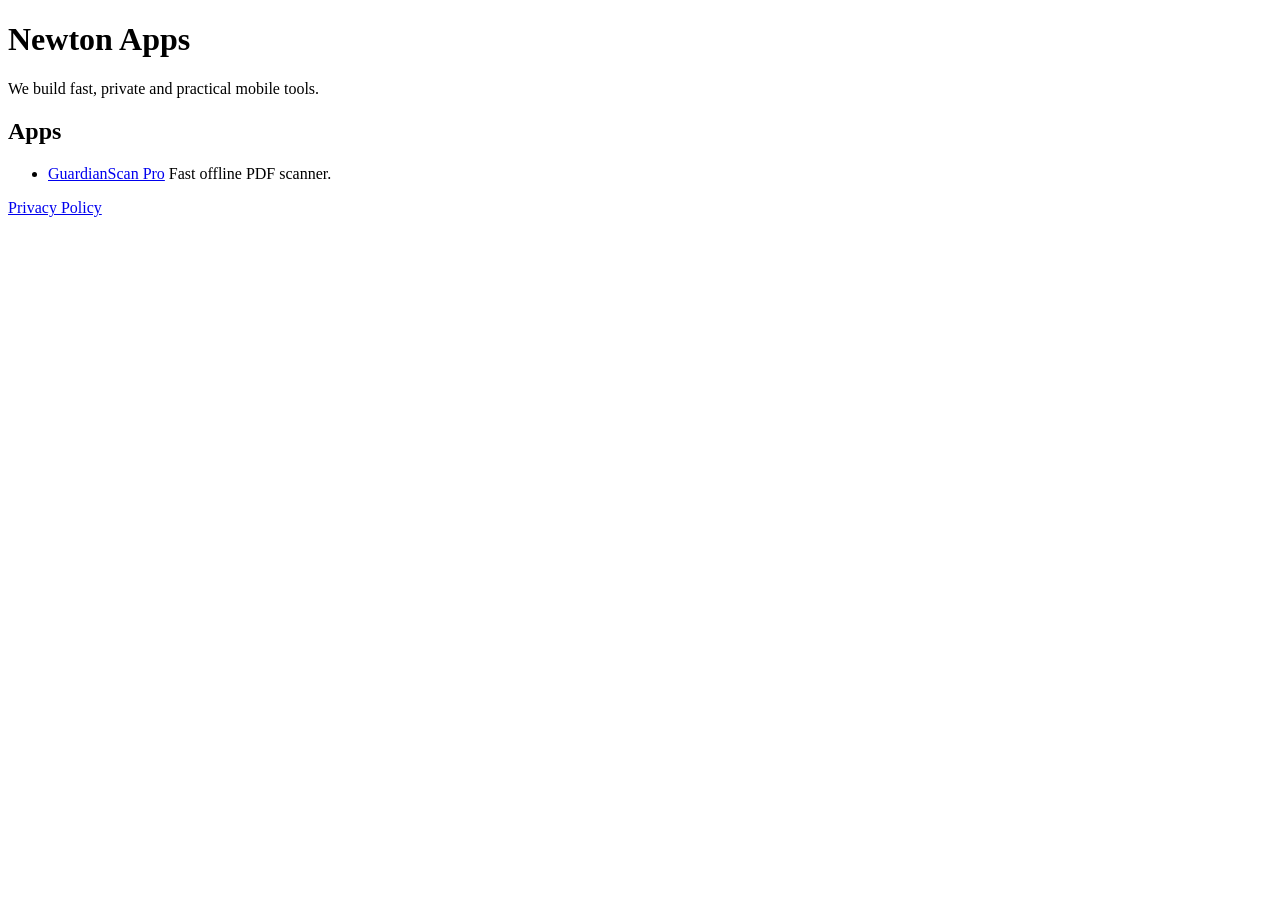
==== index.html @ ed067386 "Create index.html" ====
<!DOCTYPE html>
<html>
<head>
<meta charset="UTF-8">
<title>Newton Apps</title>
<link rel="stylesheet" href="style.css">
</head>

<body>

<h1>Newton Apps</h1>

<p>We build fast, private and practical mobile tools.</p>

<h2>Apps</h2>

<ul>
<li>
<a href="/guardianscan">GuardianScan Pro</a>  
Fast offline PDF scanner.
</li>
</ul>

<footer>
<a href="/privacy">Privacy Policy</a>
</footer>

</body>
</html>
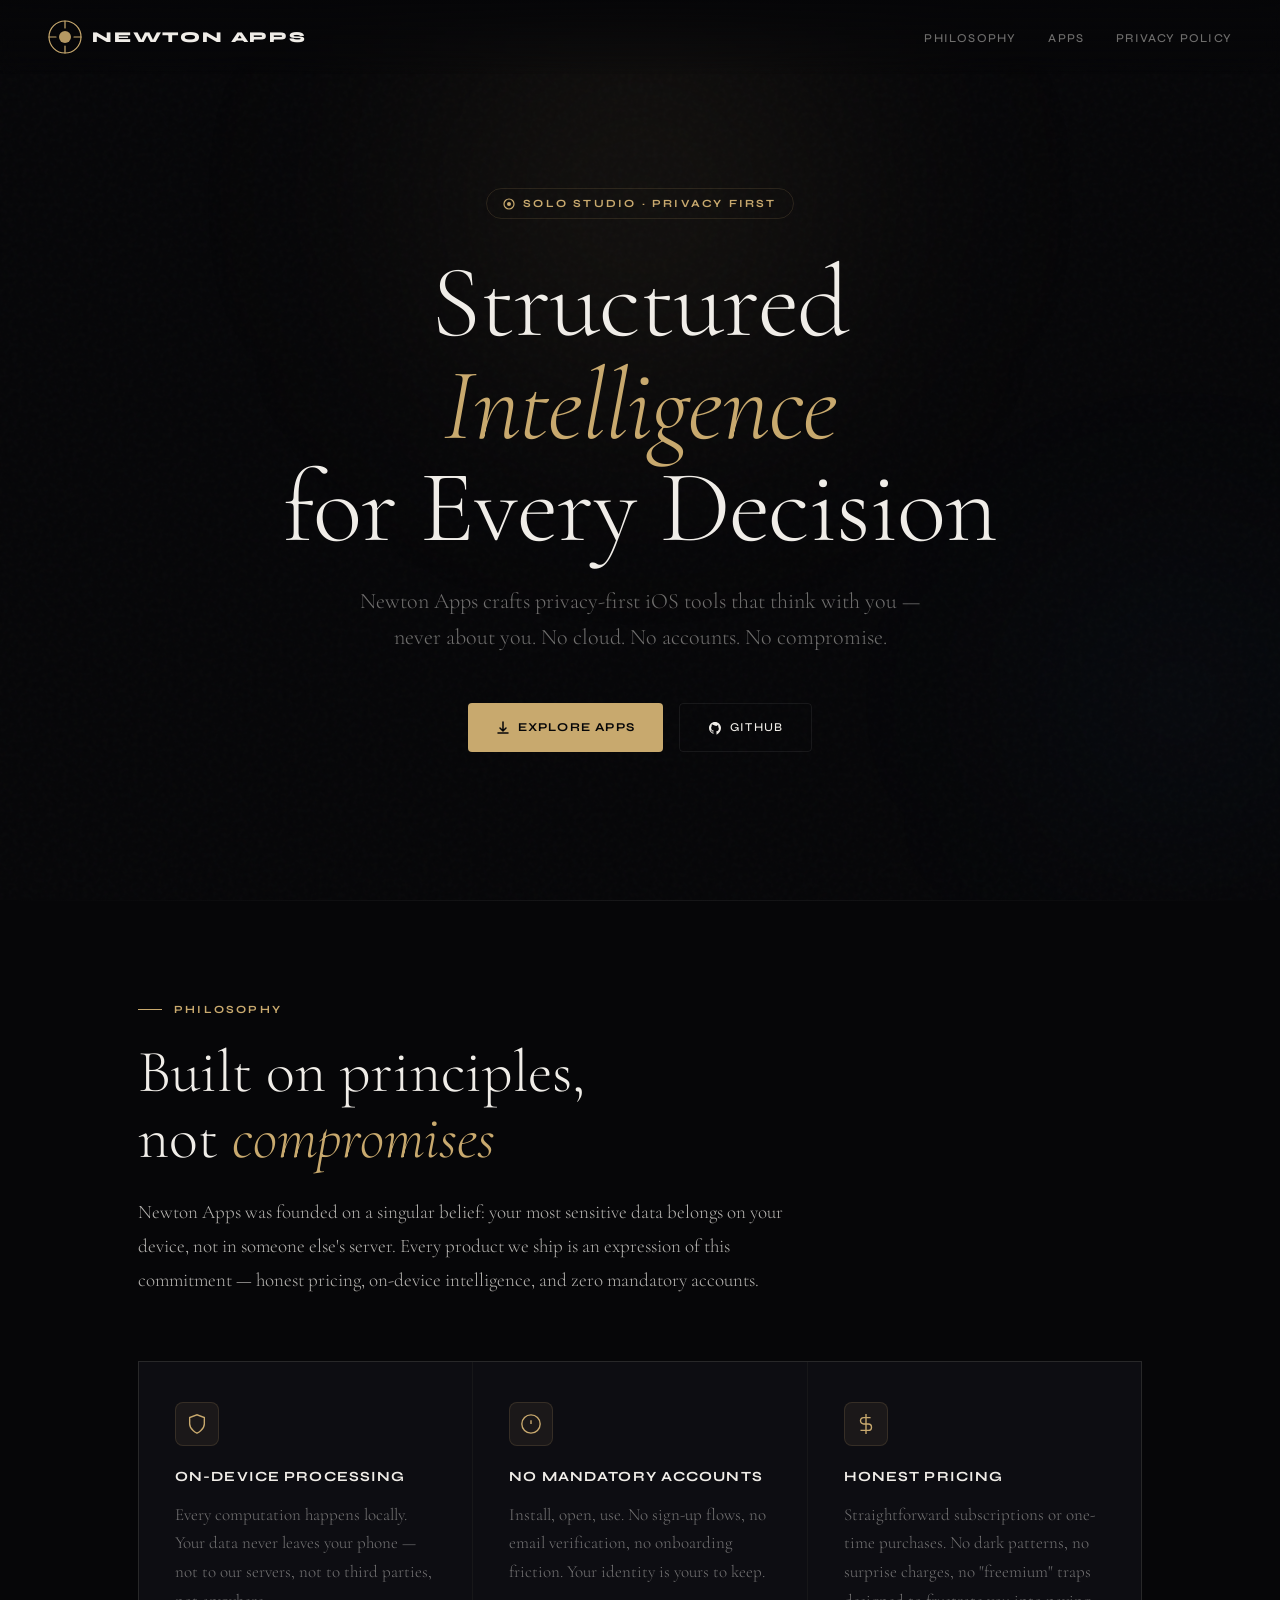
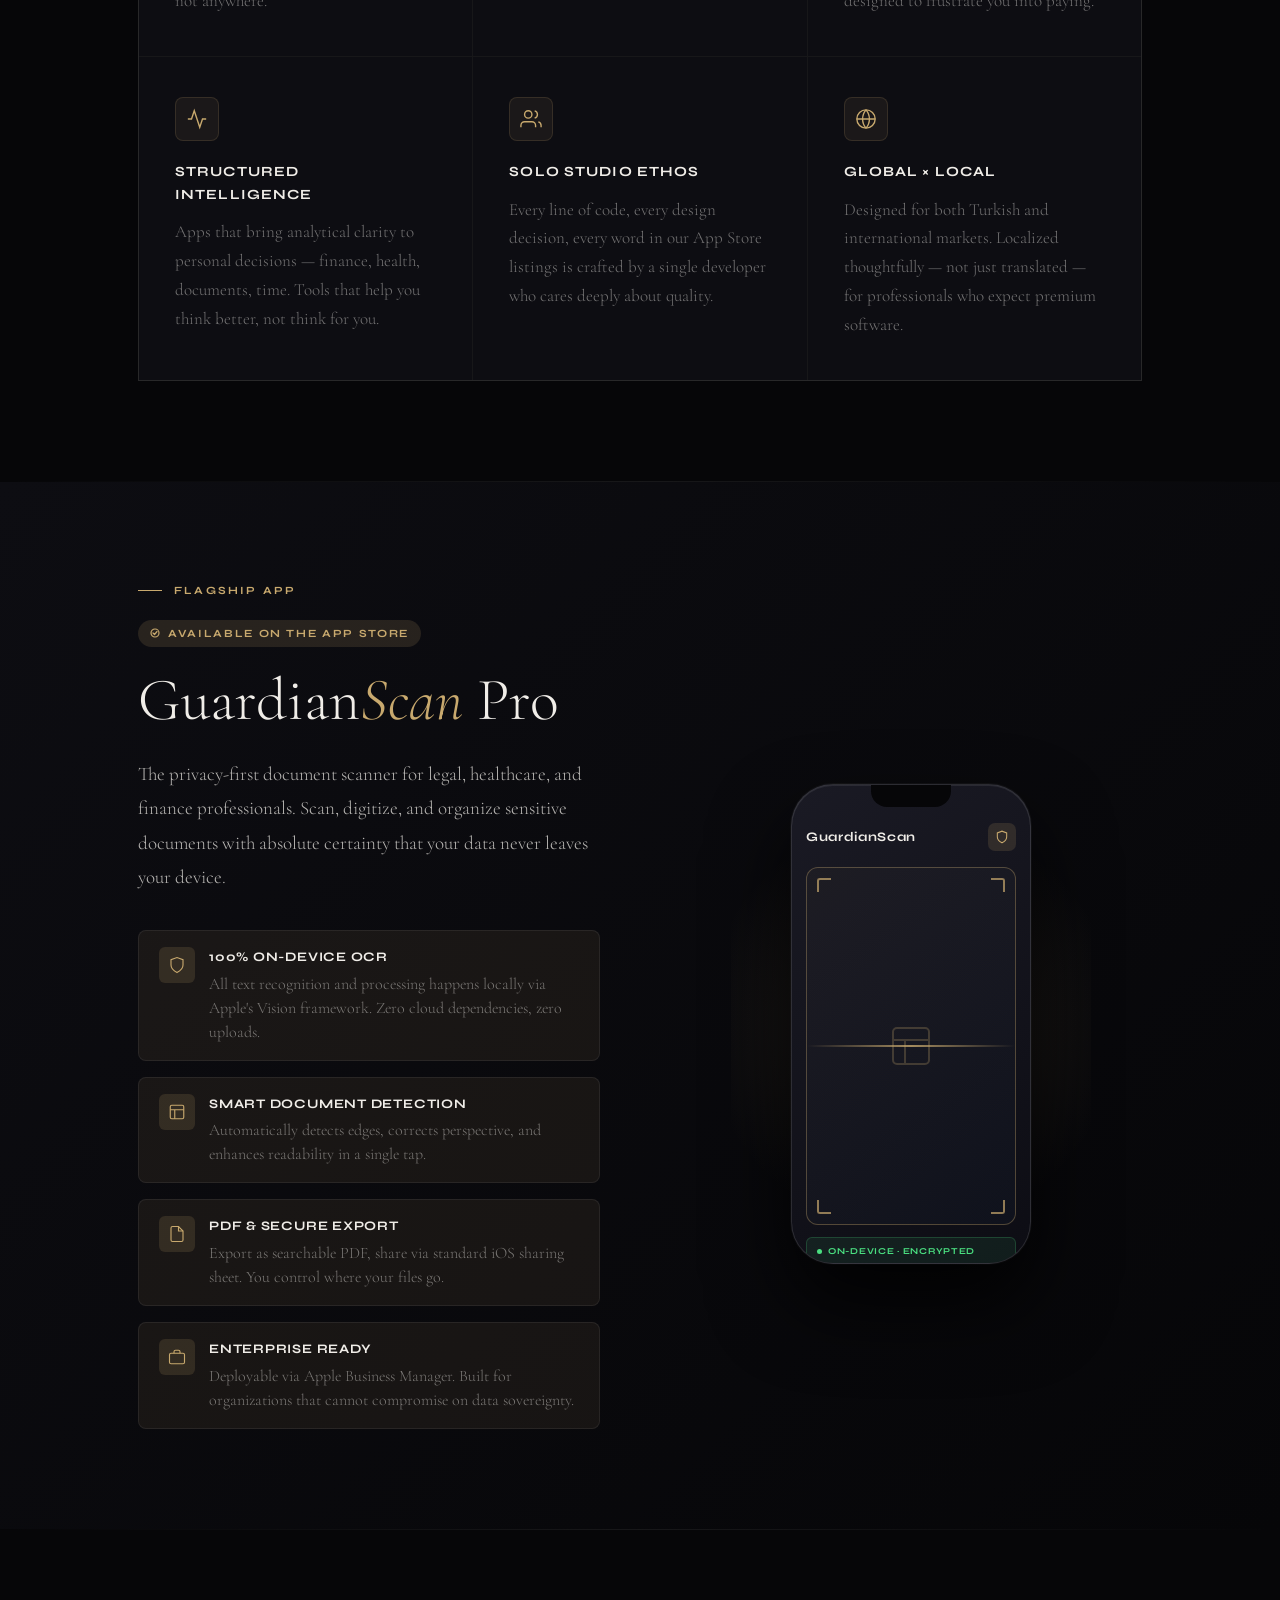
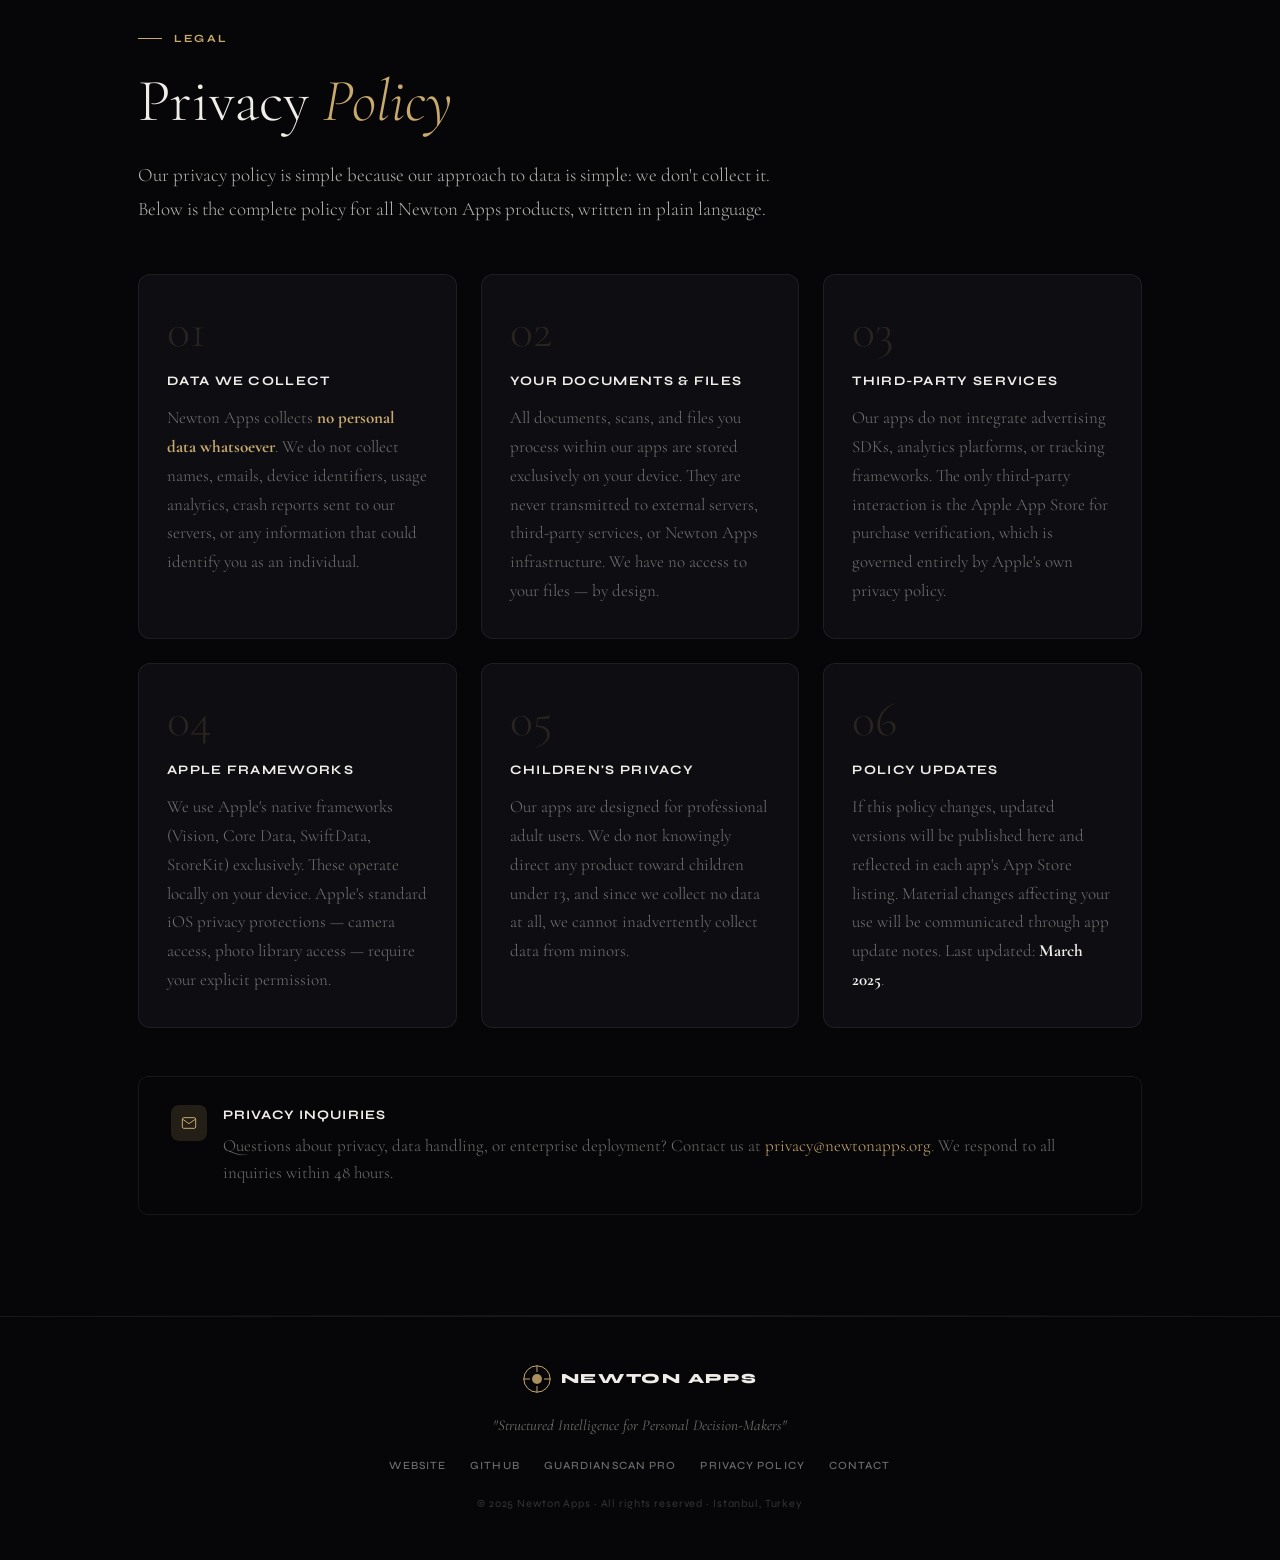
==== commit 78ec8724: "Update index.html" ====
--- a/index.html
+++ b/index.html
@@ -1,29 +1,1037 @@
 <!DOCTYPE html>
-<html>
+<html lang="en">
 <head>
-<meta charset="UTF-8">
-<title>Newton Apps</title>
-<link rel="stylesheet" href="style.css">
+  <meta charset="UTF-8" />
+  <meta name="viewport" content="width=device-width, initial-scale=1.0"/>
+  <title>Newton Apps — Structured Intelligence for Personal Decision-Makers</title>
+  <link rel="preconnect" href="https://fonts.googleapis.com">
+  <link href="https://fonts.googleapis.com/css2?family=Cormorant+Garamond:ital,wght@0,300;0,400;0,600;1,300;1,400&family=Syne:wght@400;500;700;800&display=swap" rel="stylesheet">
+  <style>
+    :root {
+      --bg: #060608;
+      --surface: #0d0d12;
+      --surface2: #13131a;
+      --border: rgba(255,255,255,0.07);
+      --gold: #c8a96e;
+      --gold-dim: rgba(200,169,110,0.15);
+      --gold-glow: rgba(200,169,110,0.08);
+      --white: #f0ede8;
+      --muted: rgba(240,237,232,0.45);
+      --accent: #4a9eff;
+    }
+
+    *, *::before, *::after { box-sizing: border-box; margin: 0; padding: 0; }
+
+    html { scroll-behavior: smooth; }
+
+    body {
+      background: var(--bg);
+      color: var(--white);
+      font-family: 'Syne', sans-serif;
+      font-size: 16px;
+      line-height: 1.6;
+      overflow-x: hidden;
+    }
+
+    /* ── NOISE OVERLAY ── */
+    body::before {
+      content: '';
+      position: fixed;
+      inset: 0;
+      background-image: url("data:image/svg+xml,%3Csvg viewBox='0 0 200 200' xmlns='http://www.w3.org/2000/svg'%3E%3Cfilter id='n'%3E%3CfeTurbulence type='fractalNoise' baseFrequency='0.9' numOctaves='4' stitchTiles='stitch'/%3E%3C/filter%3E%3Crect width='100%25' height='100%25' filter='url(%23n)' opacity='0.04'/%3E%3C/svg%3E");
+      pointer-events: none;
+      z-index: 0;
+      opacity: 0.6;
+    }
+
+    /* ── NAV ── */
+    nav {
+      position: fixed;
+      top: 0; left: 0; right: 0;
+      z-index: 100;
+      display: flex;
+      align-items: center;
+      justify-content: space-between;
+      padding: 20px 48px;
+      background: linear-gradient(to bottom, rgba(6,6,8,0.95), transparent);
+      backdrop-filter: blur(12px);
+      -webkit-backdrop-filter: blur(12px);
+    }
+
+    .nav-logo {
+      display: flex;
+      align-items: center;
+      gap: 10px;
+      text-decoration: none;
+    }
+
+    .nav-logo-icon {
+      width: 34px;
+      height: 34px;
+    }
+
+    .nav-logo-text {
+      font-family: 'Syne', sans-serif;
+      font-weight: 800;
+      font-size: 15px;
+      letter-spacing: 0.12em;
+      text-transform: uppercase;
+      color: var(--white);
+    }
+
+    .nav-links {
+      display: flex;
+      gap: 32px;
+      list-style: none;
+    }
+
+    .nav-links a {
+      font-size: 12px;
+      font-weight: 500;
+      letter-spacing: 0.1em;
+      text-transform: uppercase;
+      color: var(--muted);
+      text-decoration: none;
+      transition: color 0.2s;
+    }
+    .nav-links a:hover { color: var(--gold); }
+
+    /* ── HERO ── */
+    .hero {
+      position: relative;
+      min-height: 100vh;
+      display: flex;
+      flex-direction: column;
+      align-items: center;
+      justify-content: center;
+      text-align: center;
+      padding: 120px 24px 80px;
+      overflow: hidden;
+    }
+
+    .hero-bg-orb {
+      position: absolute;
+      border-radius: 50%;
+      filter: blur(120px);
+      pointer-events: none;
+    }
+    .orb-1 {
+      width: 600px; height: 600px;
+      background: radial-gradient(circle, rgba(200,169,110,0.12) 0%, transparent 70%);
+      top: -100px; left: 50%;
+      transform: translateX(-50%);
+      animation: orb-float 8s ease-in-out infinite;
+    }
+    .orb-2 {
+      width: 400px; height: 400px;
+      background: radial-gradient(circle, rgba(74,158,255,0.07) 0%, transparent 70%);
+      bottom: 0; right: -100px;
+      animation: orb-float 10s ease-in-out infinite reverse;
+    }
+
+    @keyframes orb-float {
+      0%, 100% { transform: translateX(-50%) translateY(0); }
+      50% { transform: translateX(-50%) translateY(-30px); }
+    }
+
+    .hero-eyebrow {
+      display: inline-flex;
+      align-items: center;
+      gap: 8px;
+      font-size: 11px;
+      font-weight: 700;
+      letter-spacing: 0.2em;
+      text-transform: uppercase;
+      color: var(--gold);
+      border: 1px solid var(--gold-dim);
+      padding: 6px 16px;
+      border-radius: 100px;
+      margin-bottom: 32px;
+      animation: fade-up 0.8s ease both;
+    }
+
+    .hero-eyebrow svg { width: 12px; height: 12px; }
+
+    .hero-title {
+      font-family: 'Cormorant Garamond', serif;
+      font-size: clamp(52px, 8vw, 108px);
+      font-weight: 300;
+      line-height: 1.0;
+      letter-spacing: -0.01em;
+      margin-bottom: 24px;
+      animation: fade-up 0.8s 0.1s ease both;
+    }
+
+    .hero-title em {
+      font-style: italic;
+      color: var(--gold);
+    }
+
+    .hero-subtitle {
+      font-family: 'Cormorant Garamond', serif;
+      font-size: clamp(16px, 2.5vw, 22px);
+      font-weight: 300;
+      color: var(--muted);
+      max-width: 560px;
+      line-height: 1.65;
+      margin-bottom: 48px;
+      animation: fade-up 0.8s 0.2s ease both;
+    }
+
+    .hero-cta {
+      display: flex;
+      gap: 16px;
+      flex-wrap: wrap;
+      justify-content: center;
+      animation: fade-up 0.8s 0.3s ease both;
+    }
+
+    .btn-primary {
+      display: inline-flex;
+      align-items: center;
+      gap: 8px;
+      background: var(--gold);
+      color: #060608;
+      font-family: 'Syne', sans-serif;
+      font-size: 12px;
+      font-weight: 700;
+      letter-spacing: 0.1em;
+      text-transform: uppercase;
+      padding: 14px 28px;
+      border-radius: 4px;
+      text-decoration: none;
+      transition: all 0.2s;
+    }
+    .btn-primary:hover { background: #d4b87a; transform: translateY(-1px); }
+
+    .btn-secondary {
+      display: inline-flex;
+      align-items: center;
+      gap: 8px;
+      background: transparent;
+      color: var(--white);
+      font-family: 'Syne', sans-serif;
+      font-size: 12px;
+      font-weight: 500;
+      letter-spacing: 0.1em;
+      text-transform: uppercase;
+      padding: 14px 28px;
+      border: 1px solid var(--border);
+      border-radius: 4px;
+      text-decoration: none;
+      transition: all 0.2s;
+    }
+    .btn-secondary:hover { border-color: var(--gold); color: var(--gold); transform: translateY(-1px); }
+
+    /* ── DIVIDER ── */
+    .divider {
+      width: 100%;
+      height: 1px;
+      background: linear-gradient(to right, transparent, var(--border), transparent);
+      margin: 0;
+    }
+
+    /* ── SECTION ── */
+    section {
+      position: relative;
+      z-index: 1;
+    }
+
+    .section-inner {
+      max-width: 1100px;
+      margin: 0 auto;
+      padding: 100px 48px;
+    }
+
+    .section-label {
+      display: flex;
+      align-items: center;
+      gap: 12px;
+      font-size: 11px;
+      font-weight: 700;
+      letter-spacing: 0.2em;
+      text-transform: uppercase;
+      color: var(--gold);
+      margin-bottom: 20px;
+    }
+
+    .section-label::before {
+      content: '';
+      display: block;
+      width: 24px;
+      height: 1px;
+      background: var(--gold);
+    }
+
+    .section-title {
+      font-family: 'Cormorant Garamond', serif;
+      font-size: clamp(36px, 5vw, 60px);
+      font-weight: 300;
+      line-height: 1.1;
+      margin-bottom: 24px;
+    }
+
+    .section-title em { font-style: italic; color: var(--gold); }
+
+    .section-body {
+      font-family: 'Cormorant Garamond', serif;
+      font-size: clamp(16px, 2vw, 19px);
+      font-weight: 300;
+      color: rgba(240,237,232,0.75);
+      line-height: 1.8;
+      max-width: 680px;
+    }
+
+    /* ── PHILOSOPHY ── */
+    .philosophy-grid {
+      display: grid;
+      grid-template-columns: repeat(auto-fit, minmax(280px, 1fr));
+      gap: 1px;
+      margin-top: 64px;
+      border: 1px solid var(--border);
+      background: var(--border);
+    }
+
+    .philosophy-card {
+      background: var(--surface);
+      padding: 40px 36px;
+      transition: background 0.3s;
+      position: relative;
+      overflow: hidden;
+    }
+    .philosophy-card::after {
+      content: '';
+      position: absolute;
+      bottom: 0; left: 0; right: 0;
+      height: 2px;
+      background: var(--gold);
+      transform: scaleX(0);
+      transition: transform 0.3s;
+    }
+    .philosophy-card:hover { background: var(--surface2); }
+    .philosophy-card:hover::after { transform: scaleX(1); }
+
+    .card-icon {
+      width: 44px;
+      height: 44px;
+      display: flex;
+      align-items: center;
+      justify-content: center;
+      border: 1px solid var(--gold-dim);
+      border-radius: 8px;
+      margin-bottom: 20px;
+      background: var(--gold-glow);
+    }
+
+    .card-icon svg { width: 22px; height: 22px; stroke: var(--gold); fill: none; stroke-width: 1.5; }
+
+    .card-title {
+      font-family: 'Syne', sans-serif;
+      font-size: 14px;
+      font-weight: 700;
+      letter-spacing: 0.08em;
+      text-transform: uppercase;
+      margin-bottom: 12px;
+      color: var(--white);
+    }
+
+    .card-text {
+      font-family: 'Cormorant Garamond', serif;
+      font-size: 17px;
+      font-weight: 300;
+      color: var(--muted);
+      line-height: 1.7;
+    }
+
+    /* ── APP SECTION ── */
+    .app-section {
+      background: linear-gradient(135deg, var(--surface) 0%, var(--bg) 100%);
+    }
+
+    .app-layout {
+      display: grid;
+      grid-template-columns: 1fr 1fr;
+      gap: 80px;
+      align-items: center;
+    }
+
+    @media (max-width: 768px) {
+      .app-layout { grid-template-columns: 1fr; gap: 48px; }
+    }
+
+    .app-badge {
+      display: inline-flex;
+      align-items: center;
+      gap: 8px;
+      font-size: 11px;
+      font-weight: 700;
+      letter-spacing: 0.15em;
+      text-transform: uppercase;
+      background: var(--gold-dim);
+      color: var(--gold);
+      padding: 5px 12px;
+      border-radius: 100px;
+      margin-bottom: 20px;
+    }
+
+    .app-features {
+      margin-top: 36px;
+      display: flex;
+      flex-direction: column;
+      gap: 16px;
+    }
+
+    .app-feature {
+      display: flex;
+      align-items: flex-start;
+      gap: 14px;
+      padding: 16px 20px;
+      border: 1px solid var(--border);
+      border-radius: 8px;
+      background: var(--gold-glow);
+      transition: border-color 0.2s;
+    }
+    .app-feature:hover { border-color: var(--gold-dim); }
+
+    .feature-icon {
+      width: 36px; height: 36px;
+      flex-shrink: 0;
+      display: flex; align-items: center; justify-content: center;
+      border-radius: 6px;
+      background: var(--gold-dim);
+    }
+    .feature-icon svg { width: 18px; height: 18px; stroke: var(--gold); fill: none; stroke-width: 1.5; }
+
+    .feature-content {}
+    .feature-title {
+      font-size: 13px;
+      font-weight: 700;
+      letter-spacing: 0.06em;
+      text-transform: uppercase;
+      color: var(--white);
+      margin-bottom: 4px;
+    }
+    .feature-desc {
+      font-family: 'Cormorant Garamond', serif;
+      font-size: 16px;
+      font-weight: 300;
+      color: var(--muted);
+      line-height: 1.5;
+    }
+
+    /* ── PHONE MOCKUP ── */
+    .phone-wrapper {
+      display: flex;
+      justify-content: center;
+      align-items: center;
+    }
+
+    .phone {
+      width: 240px;
+      height: 480px;
+      background: linear-gradient(145deg, #1a1a24, #0d0d14);
+      border-radius: 42px;
+      border: 1.5px solid rgba(255,255,255,0.12);
+      position: relative;
+      box-shadow:
+        0 40px 80px rgba(0,0,0,0.8),
+        0 0 0 1px rgba(255,255,255,0.04),
+        inset 0 1px 0 rgba(255,255,255,0.08);
+      overflow: hidden;
+      animation: phone-float 6s ease-in-out infinite;
+    }
+
+    @keyframes phone-float {
+      0%, 100% { transform: translateY(0) rotate(-1deg); }
+      50% { transform: translateY(-12px) rotate(1deg); }
+    }
+
+    .phone-notch {
+      width: 80px; height: 22px;
+      background: #060608;
+      border-radius: 0 0 16px 16px;
+      margin: 0 auto;
+      position: relative;
+      z-index: 2;
+    }
+
+    .phone-screen {
+      padding: 8px 14px 20px;
+      height: 100%;
+      display: flex;
+      flex-direction: column;
+    }
+
+    .phone-header {
+      display: flex;
+      align-items: center;
+      justify-content: space-between;
+      padding: 8px 0 16px;
+    }
+
+    .phone-header-title {
+      font-size: 13px;
+      font-weight: 700;
+      color: var(--white);
+      letter-spacing: 0.05em;
+    }
+
+    .phone-header-icon {
+      width: 28px; height: 28px;
+      background: var(--gold-dim);
+      border-radius: 7px;
+      display: flex; align-items: center; justify-content: center;
+    }
+
+    .phone-scan-area {
+      flex: 1;
+      border: 1.5px solid rgba(200,169,110,0.35);
+      border-radius: 12px;
+      display: flex;
+      align-items: center;
+      justify-content: center;
+      position: relative;
+      background: linear-gradient(135deg, rgba(200,169,110,0.03), rgba(74,158,255,0.03));
+      margin-bottom: 12px;
+      overflow: hidden;
+    }
+
+    .scan-line {
+      position: absolute;
+      left: 0; right: 0;
+      height: 2px;
+      background: linear-gradient(to right, transparent, var(--gold), transparent);
+      animation: scan 2.5s ease-in-out infinite;
+      opacity: 0.8;
+    }
+
+    @keyframes scan {
+      0% { top: 10%; opacity: 0; }
+      10% { opacity: 1; }
+      90% { opacity: 1; }
+      100% { top: 90%; opacity: 0; }
+    }
+
+    .corner {
+      position: absolute;
+      width: 14px; height: 14px;
+      border-color: var(--gold);
+      border-style: solid;
+      opacity: 0.7;
+    }
+    .corner-tl { top: 10px; left: 10px; border-width: 2px 0 0 2px; border-radius: 3px 0 0 0; }
+    .corner-tr { top: 10px; right: 10px; border-width: 2px 2px 0 0; border-radius: 0 3px 0 0; }
+    .corner-bl { bottom: 10px; left: 10px; border-width: 0 0 2px 2px; border-radius: 0 0 0 3px; }
+    .corner-br { bottom: 10px; right: 10px; border-width: 0 2px 2px 0; border-radius: 0 0 3px 0; }
+
+    .scan-icon { opacity: 0.25; }
+
+    .phone-status {
+      display: flex;
+      align-items: center;
+      gap: 6px;
+      font-size: 9px;
+      font-weight: 700;
+      letter-spacing: 0.08em;
+      text-transform: uppercase;
+      color: #4ade80;
+      padding: 6px 10px;
+      background: rgba(74,222,128,0.08);
+      border: 1px solid rgba(74,222,128,0.2);
+      border-radius: 6px;
+    }
+    .status-dot {
+      width: 5px; height: 5px;
+      border-radius: 50%;
+      background: #4ade80;
+      animation: pulse 2s ease-in-out infinite;
+    }
+    @keyframes pulse { 0%,100%{opacity:1} 50%{opacity:0.4} }
+
+    .phone-glow {
+      position: absolute;
+      inset: -60px;
+      background: radial-gradient(circle at 50% 50%, rgba(200,169,110,0.15) 0%, transparent 60%);
+      pointer-events: none;
+    }
+
+    /* ── PRIVACY SECTION ── */
+    .privacy-grid {
+      display: grid;
+      grid-template-columns: repeat(auto-fit, minmax(300px, 1fr));
+      gap: 24px;
+      margin-top: 48px;
+    }
+
+    .privacy-card {
+      background: var(--surface);
+      border: 1px solid var(--border);
+      border-radius: 12px;
+      padding: 32px 28px;
+      transition: all 0.3s;
+      position: relative;
+    }
+    .privacy-card:hover {
+      border-color: var(--gold-dim);
+      transform: translateY(-2px);
+      box-shadow: 0 20px 40px rgba(0,0,0,0.4);
+    }
+
+    .privacy-card-num {
+      font-family: 'Cormorant Garamond', serif;
+      font-size: 48px;
+      font-weight: 300;
+      color: var(--gold-dim);
+      line-height: 1;
+      margin-bottom: 16px;
+    }
+
+    .privacy-card-title {
+      font-size: 13px;
+      font-weight: 700;
+      letter-spacing: 0.1em;
+      text-transform: uppercase;
+      color: var(--white);
+      margin-bottom: 12px;
+    }
+
+    .privacy-card-text {
+      font-family: 'Cormorant Garamond', serif;
+      font-size: 17px;
+      font-weight: 300;
+      color: var(--muted);
+      line-height: 1.7;
+    }
+
+    /* ── FOOTER ── */
+    footer {
+      border-top: 1px solid var(--border);
+      padding: 48px;
+      display: flex;
+      flex-direction: column;
+      align-items: center;
+      gap: 20px;
+      text-align: center;
+    }
+
+    .footer-logo {
+      display: flex;
+      align-items: center;
+      gap: 10px;
+    }
+
+    .footer-tagline {
+      font-family: 'Cormorant Garamond', serif;
+      font-size: 15px;
+      font-style: italic;
+      color: var(--muted);
+    }
+
+    .footer-links {
+      display: flex;
+      gap: 24px;
+      flex-wrap: wrap;
+      justify-content: center;
+    }
+
+    .footer-links a {
+      font-size: 11px;
+      font-weight: 500;
+      letter-spacing: 0.1em;
+      text-transform: uppercase;
+      color: var(--muted);
+      text-decoration: none;
+      transition: color 0.2s;
+    }
+    .footer-links a:hover { color: var(--gold); }
+
+    .footer-copy {
+      font-size: 11px;
+      color: rgba(240,237,232,0.2);
+      letter-spacing: 0.08em;
+    }
+
+    /* ── ANIMATIONS ── */
+    @keyframes fade-up {
+      from { opacity: 0; transform: translateY(24px); }
+      to   { opacity: 1; transform: translateY(0); }
+    }
+
+    .reveal {
+      opacity: 0;
+      transform: translateY(32px);
+      transition: opacity 0.7s ease, transform 0.7s ease;
+    }
+    .reveal.visible {
+      opacity: 1;
+      transform: translateY(0);
+    }
+
+    /* ── RESPONSIVE ── */
+    @media (max-width: 768px) {
+      nav { padding: 16px 24px; }
+      .nav-links { display: none; }
+      .section-inner { padding: 72px 24px; }
+      footer { padding: 40px 24px; }
+    }
+  </style>
 </head>
-
 <body>
 
-<h1>Newton Apps</h1>
-
-<p>We build fast, private and practical mobile tools.</p>
-
-<h2>Apps</h2>
-
-<ul>
-<li>
-<a href="/guardianscan">GuardianScan Pro</a>  
-Fast offline PDF scanner.
-</li>
-</ul>
-
+<!-- NAV -->
+<nav>
+  <a href="#" class="nav-logo">
+    <svg class="nav-logo-icon" viewBox="0 0 34 34" fill="none">
+      <circle cx="17" cy="17" r="16" stroke="#c8a96e" stroke-width="1.2"/>
+      <circle cx="17" cy="17" r="6" fill="#c8a96e" opacity="0.9"/>
+      <line x1="17" y1="1" x2="17" y2="8" stroke="#c8a96e" stroke-width="1.2" stroke-linecap="round"/>
+      <line x1="17" y1="26" x2="17" y2="33" stroke="#c8a96e" stroke-width="1.2" stroke-linecap="round"/>
+      <line x1="1" y1="17" x2="8" y2="17" stroke="#c8a96e" stroke-width="1.2" stroke-linecap="round"/>
+      <line x1="26" y1="17" x2="33" y2="17" stroke="#c8a96e" stroke-width="1.2" stroke-linecap="round"/>
+    </svg>
+    <span class="nav-logo-text">Newton Apps</span>
+  </a>
+  <ul class="nav-links">
+    <li><a href="#philosophy">Philosophy</a></li>
+    <li><a href="#apps">Apps</a></li>
+    <li><a href="#privacy">Privacy Policy</a></li>
+  </ul>
+</nav>
+
+<!-- HERO -->
+<section class="hero">
+  <div class="hero-bg-orb orb-1"></div>
+  <div class="hero-bg-orb orb-2"></div>
+
+  <div class="hero-eyebrow">
+    <svg viewBox="0 0 12 12" fill="none"><circle cx="6" cy="6" r="5" stroke="currentColor" stroke-width="1.2"/><circle cx="6" cy="6" r="2" fill="currentColor"/></svg>
+    Solo Studio · Privacy First
+  </div>
+
+  <h1 class="hero-title">
+    Structured<br><em>Intelligence</em><br>for Every Decision
+  </h1>
+
+  <p class="hero-subtitle">
+    Newton Apps crafts privacy-first iOS tools that think with you — never about you. 
+    No cloud. No accounts. No compromise.
+  </p>
+
+  <div class="hero-cta">
+    <a href="#apps" class="btn-primary">
+      <svg width="14" height="14" viewBox="0 0 14 14" fill="none"><path d="M7 1L7 10M7 10L4 7M7 10L10 7" stroke="currentColor" stroke-width="1.5" stroke-linecap="round" stroke-linejoin="round"/><path d="M2 12H12" stroke="currentColor" stroke-width="1.5" stroke-linecap="round"/></svg>
+      Explore Apps
+    </a>
+    <a href="https://github.com/newtonapps" class="btn-secondary">
+      <svg width="14" height="14" viewBox="0 0 14 14" fill="none"><path d="M7 1C3.686 1 1 3.686 1 7c0 2.654 1.721 4.904 4.107 5.699.3.054.41-.13.41-.29v-1.02c-1.669.362-2.02-.804-2.02-.804-.273-.693-.666-.878-.666-.878-.545-.372.04-.365.04-.365.602.042.919.618.919.618.535.917 1.403.652 1.745.499.054-.388.209-.652.38-.802-1.333-.151-2.733-.666-2.733-2.964 0-.655.234-1.19.618-1.61-.062-.152-.268-.762.058-1.588 0 0 .504-.162 1.65.616A5.75 5.75 0 017 4.797c.51.002 1.023.069 1.503.202 1.145-.778 1.648-.616 1.648-.616.327.826.121 1.436.06 1.588.385.42.617.955.617 1.61 0 2.305-1.403 2.81-2.74 2.959.215.186.407.551.407 1.11v1.644c0 .161.109.347.413.288C11.281 11.902 13 9.653 13 7c0-3.314-2.686-6-6-6z" fill="currentColor"/></svg>
+      GitHub
+    </a>
+  </div>
+</section>
+
+<div class="divider"></div>
+
+<!-- PHILOSOPHY -->
+<section id="philosophy">
+  <div class="section-inner">
+    <div class="section-label reveal">Philosophy</div>
+    <h2 class="section-title reveal">Built on principles,<br>not <em>compromises</em></h2>
+    <p class="section-body reveal">
+      Newton Apps was founded on a singular belief: your most sensitive data belongs on your device, 
+      not in someone else's server. Every product we ship is an expression of this commitment — 
+      honest pricing, on-device intelligence, and zero mandatory accounts.
+    </p>
+
+    <div class="philosophy-grid">
+      <div class="philosophy-card reveal">
+        <div class="card-icon">
+          <svg viewBox="0 0 24 24"><path d="M12 22s8-4 8-10V5l-8-3-8 3v7c0 6 8 10 8 10z"/></svg>
+        </div>
+        <div class="card-title">On-Device Processing</div>
+        <p class="card-text">Every computation happens locally. Your data never leaves your phone — not to our servers, not to third parties, not anywhere.</p>
+      </div>
+
+      <div class="philosophy-card reveal">
+        <div class="card-icon">
+          <svg viewBox="0 0 24 24"><circle cx="12" cy="12" r="10"/><path d="M12 8v4M12 16h.01"/></svg>
+        </div>
+        <div class="card-title">No Mandatory Accounts</div>
+        <p class="card-text">Install, open, use. No sign-up flows, no email verification, no onboarding friction. Your identity is yours to keep.</p>
+      </div>
+
+      <div class="philosophy-card reveal">
+        <div class="card-icon">
+          <svg viewBox="0 0 24 24"><line x1="12" y1="1" x2="12" y2="23"/><path d="M17 5H9.5a3.5 3.5 0 000 7h5a3.5 3.5 0 010 7H6"/></svg>
+        </div>
+        <div class="card-title">Honest Pricing</div>
+        <p class="card-text">Straightforward subscriptions or one-time purchases. No dark patterns, no surprise charges, no "freemium" traps designed to frustrate you into paying.</p>
+      </div>
+
+      <div class="philosophy-card reveal">
+        <div class="card-icon">
+          <svg viewBox="0 0 24 24"><polyline points="22 12 18 12 15 21 9 3 6 12 2 12"/></svg>
+        </div>
+        <div class="card-title">Structured Intelligence</div>
+        <p class="card-text">Apps that bring analytical clarity to personal decisions — finance, health, documents, time. Tools that help you think better, not think for you.</p>
+      </div>
+
+      <div class="philosophy-card reveal">
+        <div class="card-icon">
+          <svg viewBox="0 0 24 24"><path d="M17 21v-2a4 4 0 00-4-4H5a4 4 0 00-4 4v2"/><circle cx="9" cy="7" r="4"/><path d="M23 21v-2a4 4 0 00-3-3.87M16 3.13a4 4 0 010 7.75"/></svg>
+        </div>
+        <div class="card-title">Solo Studio Ethos</div>
+        <p class="card-text">Every line of code, every design decision, every word in our App Store listings is crafted by a single developer who cares deeply about quality.</p>
+      </div>
+
+      <div class="philosophy-card reveal">
+        <div class="card-icon">
+          <svg viewBox="0 0 24 24"><circle cx="12" cy="12" r="10"/><path d="M2 12h20M12 2a15.3 15.3 0 010 20M12 2a15.3 15.3 0 000 20"/></svg>
+        </div>
+        <div class="card-title">Global × Local</div>
+        <p class="card-text">Designed for both Turkish and international markets. Localized thoughtfully — not just translated — for professionals who expect premium software.</p>
+      </div>
+    </div>
+  </div>
+</section>
+
+<div class="divider"></div>
+
+<!-- APP: GUARDIANSCAN PRO -->
+<section id="apps" class="app-section">
+  <div class="section-inner">
+    <div class="section-label reveal">Flagship App</div>
+
+    <div class="app-layout">
+      <div>
+        <div class="app-badge reveal">
+          <svg width="10" height="10" viewBox="0 0 10 10" fill="none"><circle cx="5" cy="5" r="4" stroke="currentColor" stroke-width="1.2"/><path d="M3 5L4.5 6.5L7 3.5" stroke="currentColor" stroke-width="1.2" stroke-linecap="round" stroke-linejoin="round"/></svg>
+          Available on the App Store
+        </div>
+
+        <h2 class="section-title reveal">Guardian<em>Scan</em> Pro</h2>
+
+        <p class="section-body reveal">
+          The privacy-first document scanner for legal, healthcare, and finance professionals. 
+          Scan, digitize, and organize sensitive documents with absolute certainty 
+          that your data never leaves your device.
+        </p>
+
+        <div class="app-features">
+          <div class="app-feature reveal">
+            <div class="feature-icon">
+              <svg viewBox="0 0 24 24"><path d="M12 22s8-4 8-10V5l-8-3-8 3v7c0 6 8 10 8 10z"/></svg>
+            </div>
+            <div class="feature-content">
+              <div class="feature-title">100% On-Device OCR</div>
+              <div class="feature-desc">All text recognition and processing happens locally via Apple's Vision framework. Zero cloud dependencies, zero uploads.</div>
+            </div>
+          </div>
+
+          <div class="app-feature reveal">
+            <div class="feature-icon">
+              <svg viewBox="0 0 24 24"><rect x="3" y="3" width="18" height="18" rx="2"/><path d="M3 9h18M9 21V9"/></svg>
+            </div>
+            <div class="feature-content">
+              <div class="feature-title">Smart Document Detection</div>
+              <div class="feature-desc">Automatically detects edges, corrects perspective, and enhances readability in a single tap.</div>
+            </div>
+          </div>
+
+          <div class="app-feature reveal">
+            <div class="feature-icon">
+              <svg viewBox="0 0 24 24"><path d="M14 2H6a2 2 0 00-2 2v16a2 2 0 002 2h12a2 2 0 002-2V8z"/><polyline points="14 2 14 8 20 8"/></svg>
+            </div>
+            <div class="feature-content">
+              <div class="feature-title">PDF & Secure Export</div>
+              <div class="feature-desc">Export as searchable PDF, share via standard iOS sharing sheet. You control where your files go.</div>
+            </div>
+          </div>
+
+          <div class="app-feature reveal">
+            <div class="feature-icon">
+              <svg viewBox="0 0 24 24"><rect x="2" y="7" width="20" height="14" rx="2"/><path d="M16 7V5a2 2 0 00-2-2h-4a2 2 0 00-2 2v2"/></svg>
+            </div>
+            <div class="feature-content">
+              <div class="feature-title">Enterprise Ready</div>
+              <div class="feature-desc">Deployable via Apple Business Manager. Built for organizations that cannot compromise on data sovereignty.</div>
+            </div>
+          </div>
+        </div>
+      </div>
+
+      <!-- PHONE -->
+      <div class="phone-wrapper">
+        <div style="position:relative">
+          <div class="phone-glow"></div>
+          <div class="phone">
+            <div class="phone-notch"></div>
+            <div class="phone-screen">
+              <div class="phone-header">
+                <div class="phone-header-title">GuardianScan</div>
+                <div class="phone-header-icon">
+                  <svg width="14" height="14" viewBox="0 0 24 24" fill="none" stroke="#c8a96e" stroke-width="1.8"><path d="M12 22s8-4 8-10V5l-8-3-8 3v7c0 6 8 10 8 10z"/></svg>
+                </div>
+              </div>
+              <div class="phone-scan-area">
+                <div class="scan-line"></div>
+                <div class="corner corner-tl"></div>
+                <div class="corner corner-tr"></div>
+                <div class="corner corner-bl"></div>
+                <div class="corner corner-br"></div>
+                <svg class="scan-icon" width="48" height="48" viewBox="0 0 24 24" fill="none" stroke="#c8a96e" stroke-width="1"><rect x="3" y="3" width="18" height="18" rx="2"/><path d="M3 9h18M9 21V9"/></svg>
+              </div>
+              <div class="phone-status">
+                <div class="status-dot"></div>
+                On-Device · Encrypted
+              </div>
+            </div>
+          </div>
+        </div>
+      </div>
+    </div>
+  </div>
+</section>
+
+<div class="divider"></div>
+
+<!-- PRIVACY POLICY -->
+<section id="privacy">
+  <div class="section-inner">
+    <div class="section-label reveal">Legal</div>
+    <h2 class="section-title reveal">Privacy <em>Policy</em></h2>
+    <p class="section-body reveal">
+      Our privacy policy is simple because our approach to data is simple: we don't collect it. 
+      Below is the complete policy for all Newton Apps products, written in plain language.
+    </p>
+
+    <div class="privacy-grid">
+
+      <div class="privacy-card reveal">
+        <div class="privacy-card-num">01</div>
+        <div class="privacy-card-title">Data We Collect</div>
+        <p class="privacy-card-text">
+          Newton Apps collects <strong style="color:var(--gold)">no personal data whatsoever</strong>. 
+          We do not collect names, emails, device identifiers, usage analytics, crash reports sent to our servers, 
+          or any information that could identify you as an individual.
+        </p>
+      </div>
+
+      <div class="privacy-card reveal">
+        <div class="privacy-card-num">02</div>
+        <div class="privacy-card-title">Your Documents & Files</div>
+        <p class="privacy-card-text">
+          All documents, scans, and files you process within our apps are stored exclusively 
+          on your device. They are never transmitted to external servers, third-party services, 
+          or Newton Apps infrastructure. We have no access to your files — by design.
+        </p>
+      </div>
+
+      <div class="privacy-card reveal">
+        <div class="privacy-card-num">03</div>
+        <div class="privacy-card-title">Third-Party Services</div>
+        <p class="privacy-card-text">
+          Our apps do not integrate advertising SDKs, analytics platforms, or tracking frameworks. 
+          The only third-party interaction is the Apple App Store for purchase verification, 
+          which is governed entirely by Apple's own privacy policy.
+        </p>
+      </div>
+
+      <div class="privacy-card reveal">
+        <div class="privacy-card-num">04</div>
+        <div class="privacy-card-title">Apple Frameworks</div>
+        <p class="privacy-card-text">
+          We use Apple's native frameworks (Vision, Core Data, SwiftData, StoreKit) exclusively. 
+          These operate locally on your device. Apple's standard iOS privacy protections — 
+          camera access, photo library access — require your explicit permission.
+        </p>
+      </div>
+
+      <div class="privacy-card reveal">
+        <div class="privacy-card-num">05</div>
+        <div class="privacy-card-title">Children's Privacy</div>
+        <p class="privacy-card-text">
+          Our apps are designed for professional adult users. We do not knowingly direct 
+          any product toward children under 13, and since we collect no data at all, 
+          we cannot inadvertently collect data from minors.
+        </p>
+      </div>
+
+      <div class="privacy-card reveal">
+        <div class="privacy-card-num">06</div>
+        <div class="privacy-card-title">Policy Updates</div>
+        <p class="privacy-card-text">
+          If this policy changes, updated versions will be published here and reflected in each 
+          app's App Store listing. Material changes affecting your use will be communicated 
+          through app update notes. Last updated: <strong style="color:var(--white)">March 2025</strong>.
+        </p>
+      </div>
+
+    </div>
+
+    <!-- Contact note -->
+    <div style="margin-top: 48px; padding: 28px 32px; border: 1px solid var(--border); border-radius: 10px; display: flex; align-items: flex-start; gap: 16px;" class="reveal">
+      <div style="flex-shrink:0; width:36px;height:36px;background:var(--gold-dim);border-radius:8px;display:flex;align-items:center;justify-content:center;">
+        <svg width="16" height="16" viewBox="0 0 24 24" fill="none" stroke="#c8a96e" stroke-width="1.5"><path d="M4 4h16c1.1 0 2 .9 2 2v12c0 1.1-.9 2-2 2H4c-1.1 0-2-.9-2-2V6c0-1.1.9-2 2-2z"/><polyline points="22,6 12,13 2,6"/></svg>
+      </div>
+      <div>
+        <div style="font-size:13px;font-weight:700;letter-spacing:0.08em;text-transform:uppercase;margin-bottom:6px;">Privacy Inquiries</div>
+        <p style="font-family:'Cormorant Garamond',serif;font-size:17px;font-weight:300;color:var(--muted);line-height:1.6;">
+          Questions about privacy, data handling, or enterprise deployment? 
+          Contact us at <a href="mailto:privacy@newtonapps.org" style="color:var(--gold);text-decoration:none;">privacy@newtonapps.org</a>. 
+          We respond to all inquiries within 48 hours.
+        </p>
+      </div>
+    </div>
+  </div>
+</section>
+
+<div class="divider"></div>
+
+<!-- FOOTER -->
 <footer>
-<a href="/privacy">Privacy Policy</a>
+  <div class="footer-logo">
+    <svg width="28" height="28" viewBox="0 0 34 34" fill="none">
+      <circle cx="17" cy="17" r="16" stroke="#c8a96e" stroke-width="1.2"/>
+      <circle cx="17" cy="17" r="6" fill="#c8a96e" opacity="0.85"/>
+      <line x1="17" y1="1" x2="17" y2="8" stroke="#c8a96e" stroke-width="1.2" stroke-linecap="round"/>
+      <line x1="17" y1="26" x2="17" y2="33" stroke="#c8a96e" stroke-width="1.2" stroke-linecap="round"/>
+      <line x1="1" y1="17" x2="8" y2="17" stroke="#c8a96e" stroke-width="1.2" stroke-linecap="round"/>
+      <line x1="26" y1="17" x2="33" y2="17" stroke="#c8a96e" stroke-width="1.2" stroke-linecap="round"/>
+    </svg>
+    <span style="font-family:'Syne',sans-serif;font-weight:800;font-size:14px;letter-spacing:0.12em;text-transform:uppercase;color:var(--white);">Newton Apps</span>
+  </div>
+
+  <p class="footer-tagline">"Structured Intelligence for Personal Decision-Makers"</p>
+
+  <div class="footer-links">
+    <a href="https://newtonapps.org">Website</a>
+    <a href="https://github.com/newtonapps">GitHub</a>
+    <a href="#apps">GuardianScan Pro</a>
+    <a href="#privacy">Privacy Policy</a>
+    <a href="mailto:privacy@newtonapps.org">Contact</a>
+  </div>
+
+  <p class="footer-copy">© 2025 Newton Apps · All rights reserved · Istanbul, Turkey</p>
 </footer>
+
+<script>
+  // Reveal on scroll
+  const revealEls = document.querySelectorAll('.reveal');
+  const observer = new IntersectionObserver(entries => {
+    entries.forEach(entry => {
+      if (entry.isIntersecting) {
+        entry.target.classList.add('visible');
+        observer.unobserve(entry.target);
+      }
+    });
+  }, { threshold: 0.12 });
+  revealEls.forEach(el => observer.observe(el));
+
+  // Stagger cards
+  document.querySelectorAll('.philosophy-grid .philosophy-card, .privacy-grid .privacy-card').forEach((el, i) => {
+    el.style.transitionDelay = `${i * 0.07}s`;
+  });
+</script>
 
 </body>
 </html>
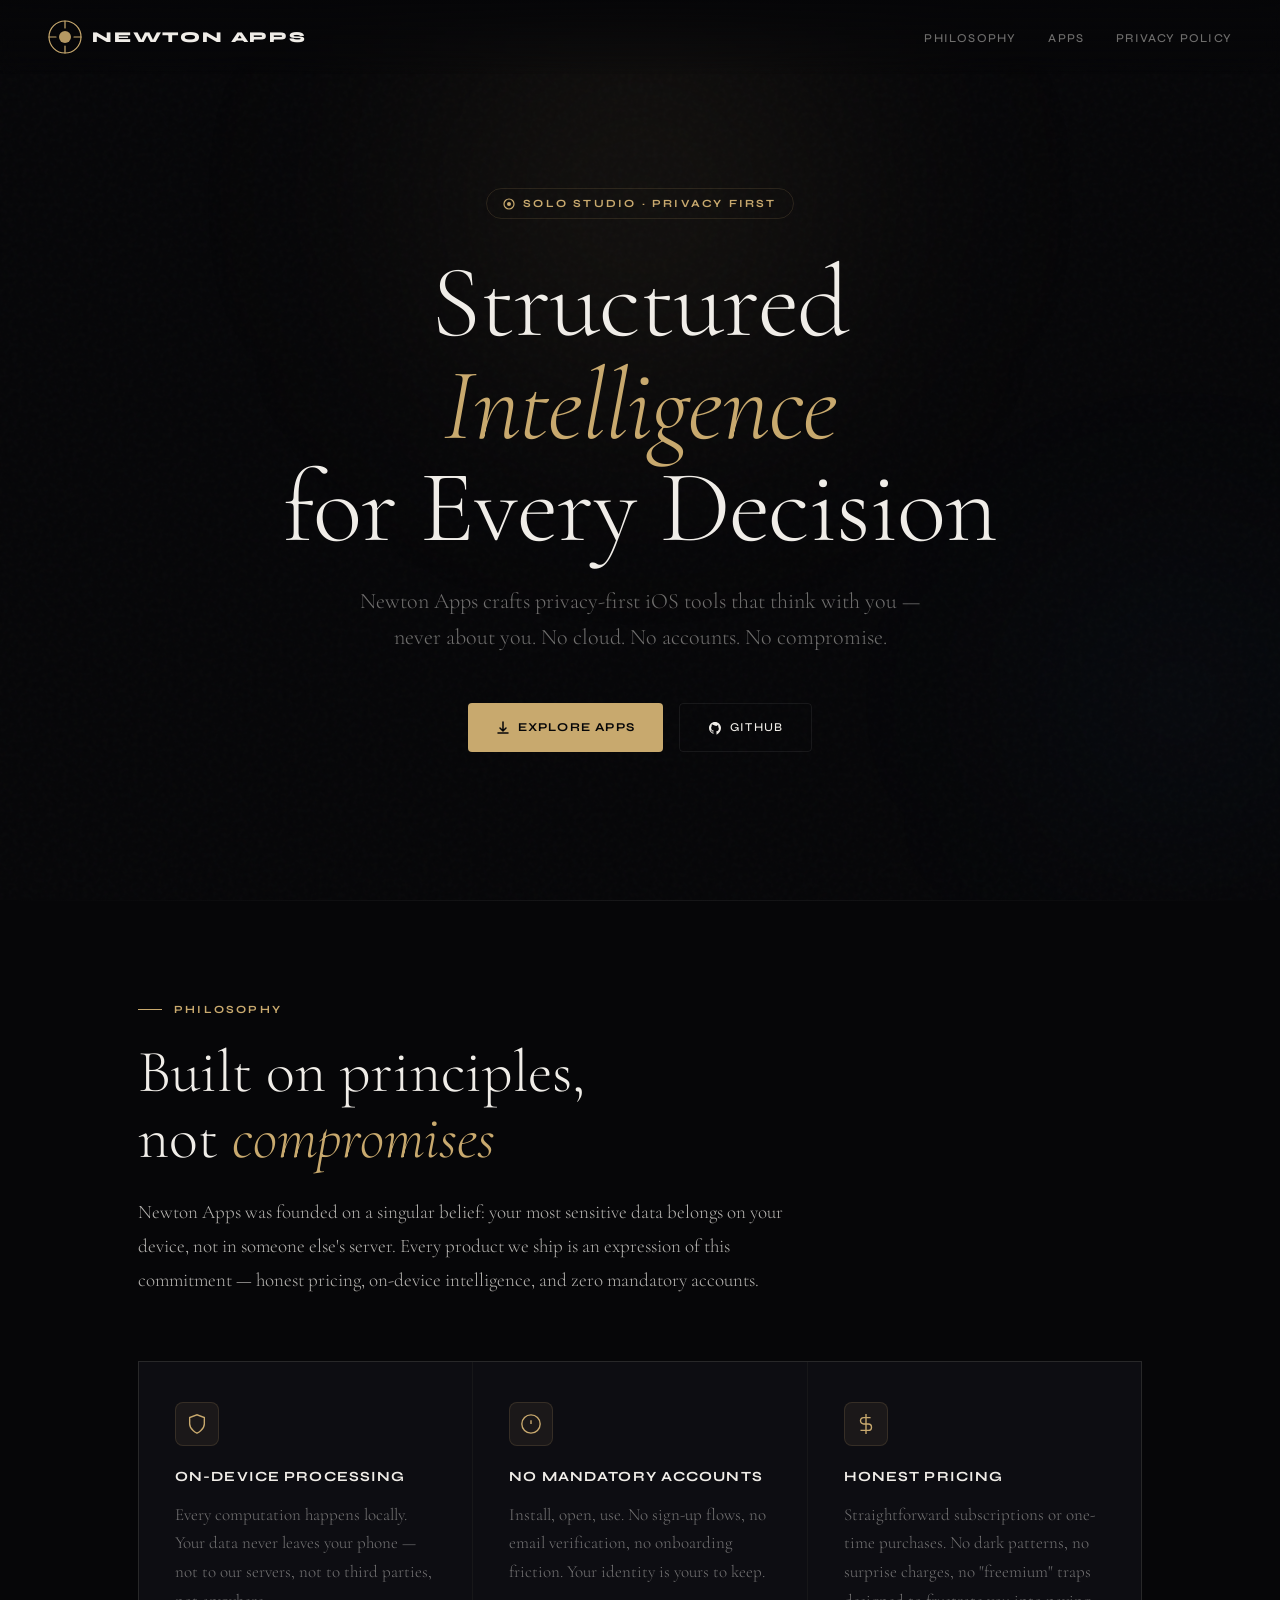
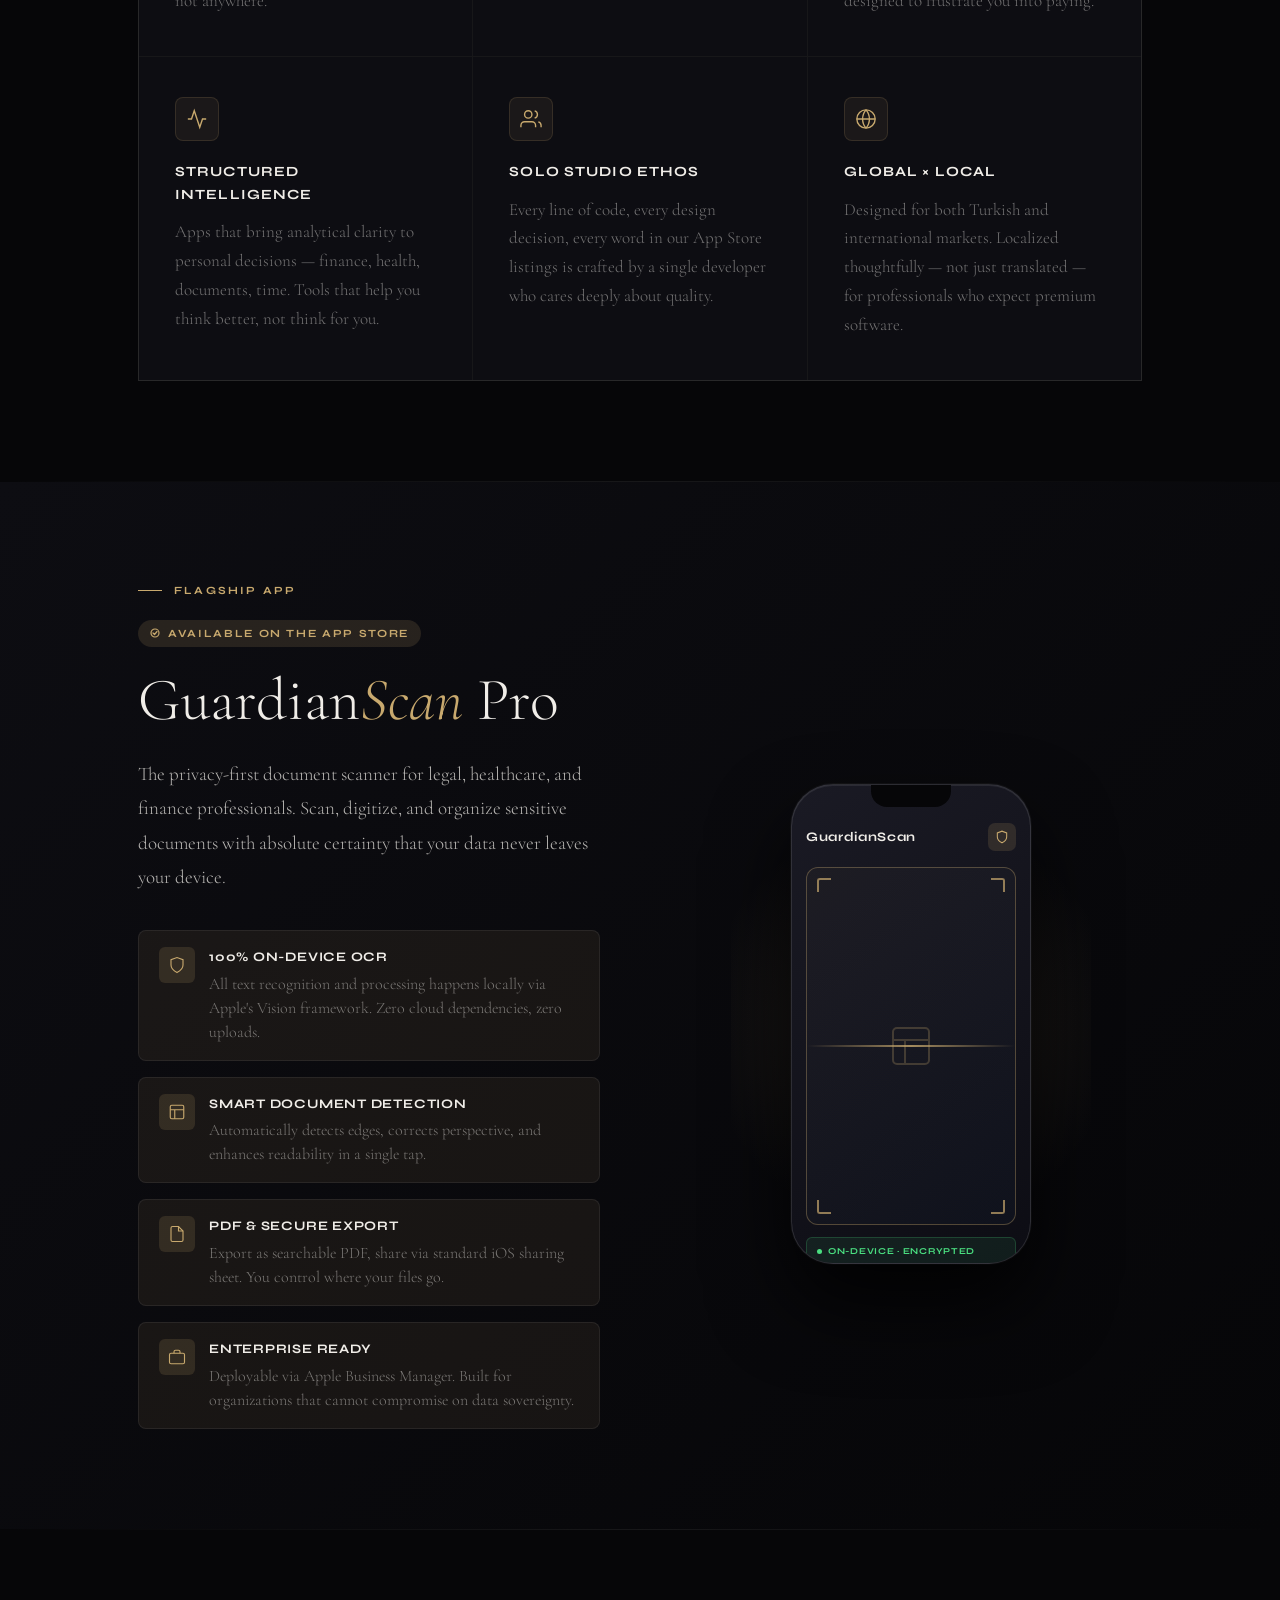
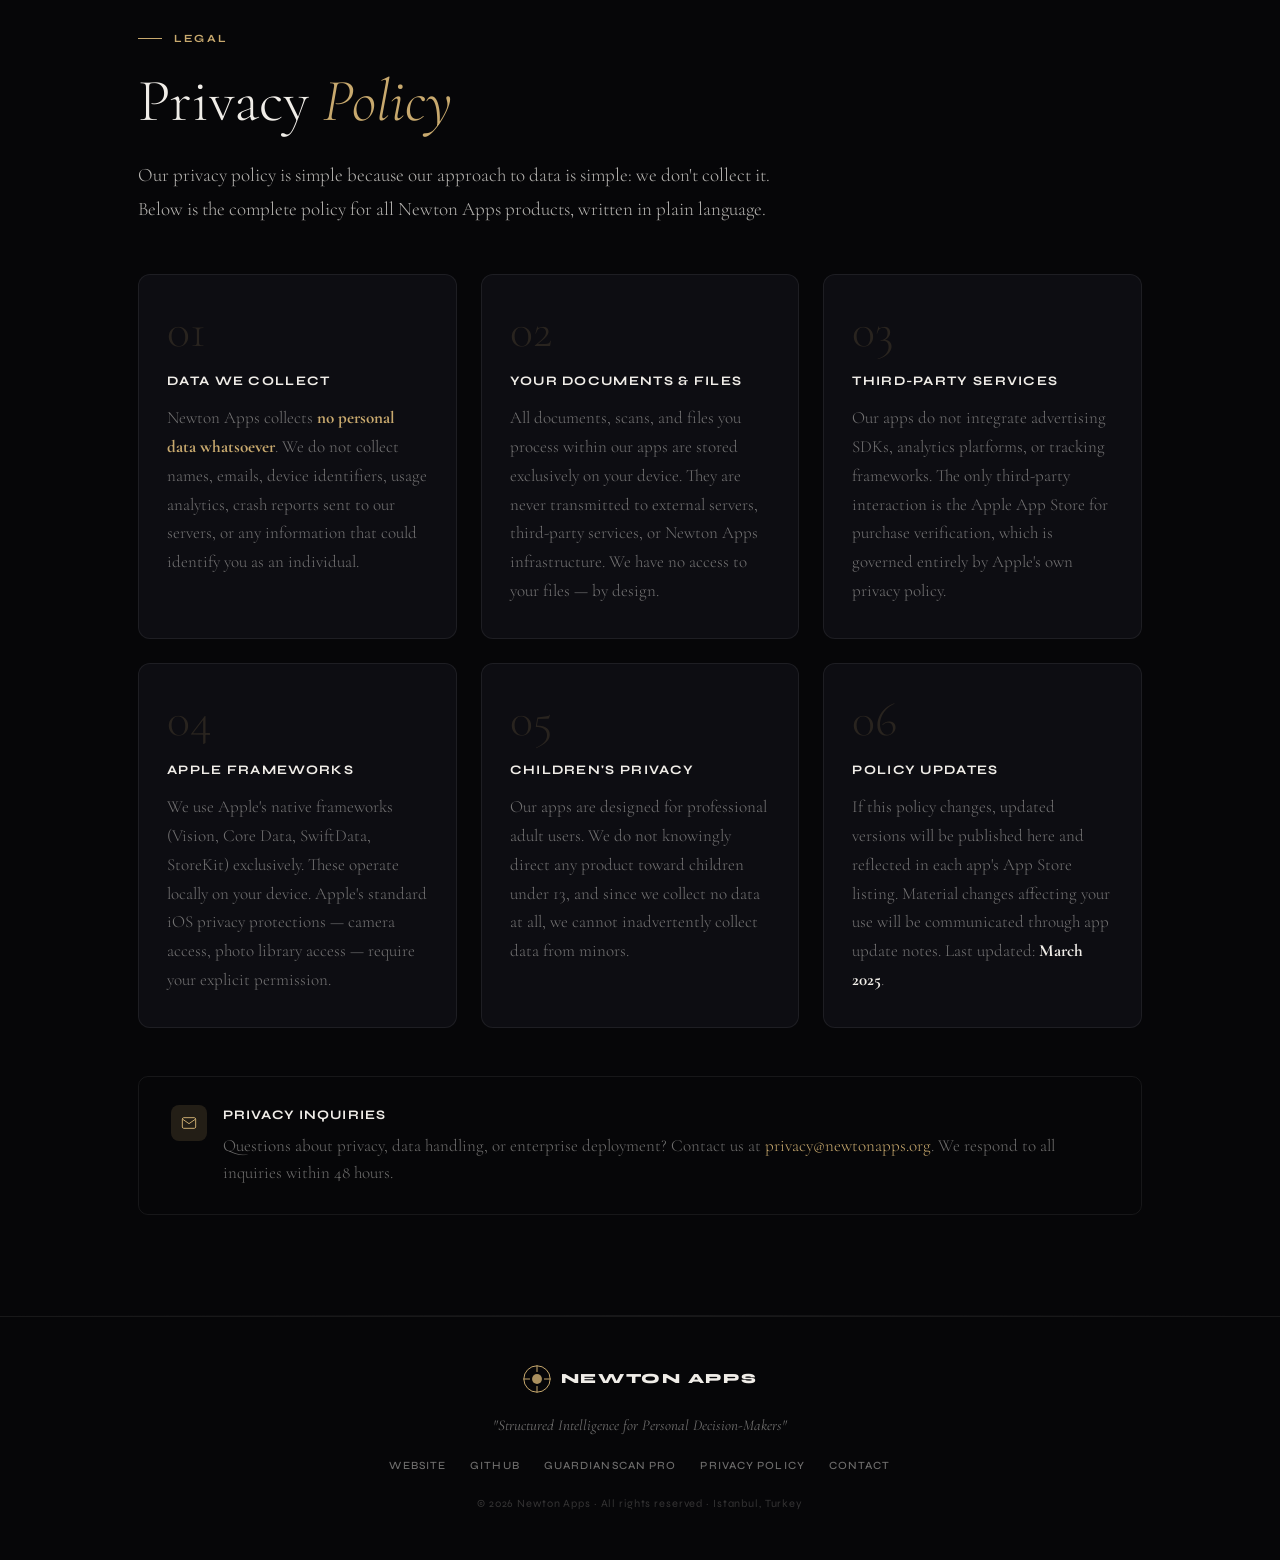
==== commit 4990b749: "Update index.html" ====
--- a/index.html
+++ b/index.html
@@ -1008,10 +1008,10 @@
     <a href="https://github.com/newtonapps">GitHub</a>
     <a href="#apps">GuardianScan Pro</a>
     <a href="#privacy">Privacy Policy</a>
-    <a href="mailto:privacy@newtonapps.org">Contact</a>
+    <a href="mailto:support@newtonapps.org">Contact</a>
   </div>
 
-  <p class="footer-copy">© 2025 Newton Apps · All rights reserved · Istanbul, Turkey</p>
+  <p class="footer-copy">© 2026 Newton Apps · All rights reserved · Istanbul, Turkey</p>
 </footer>
 
 <script>
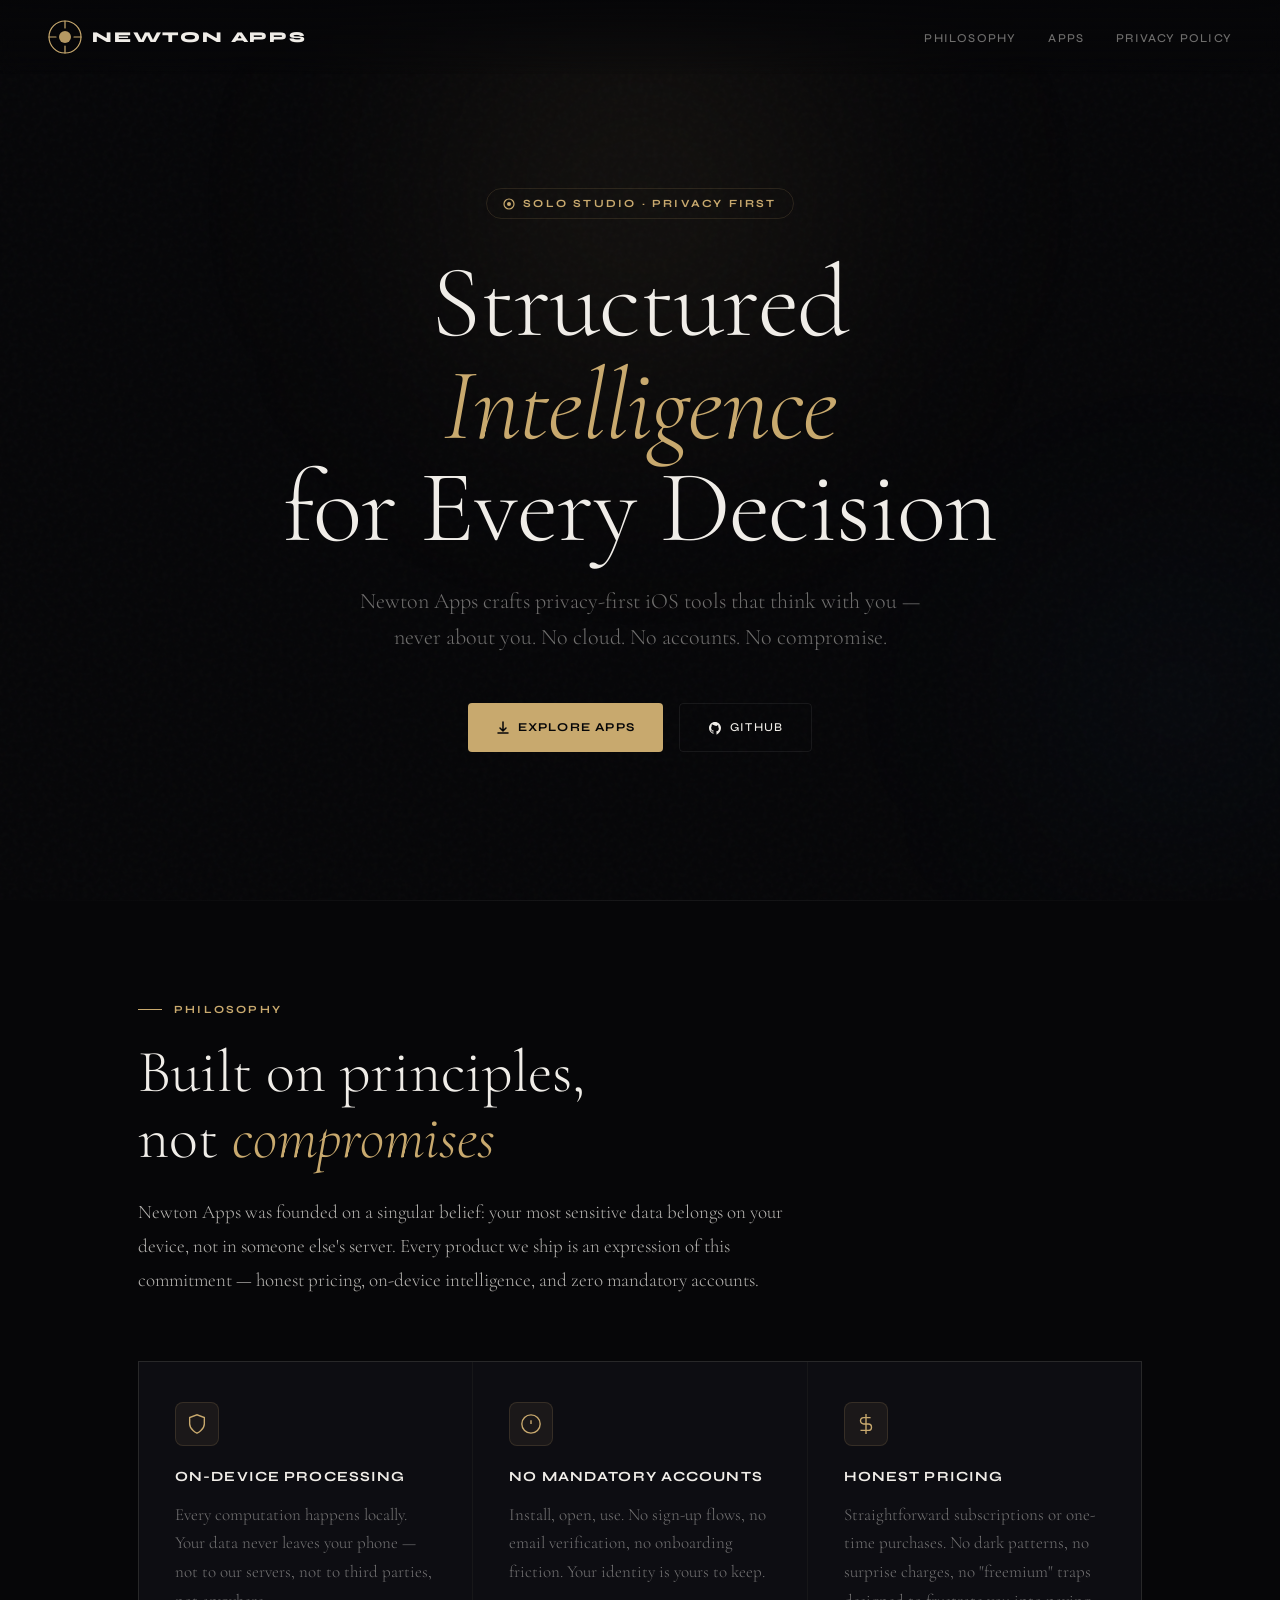
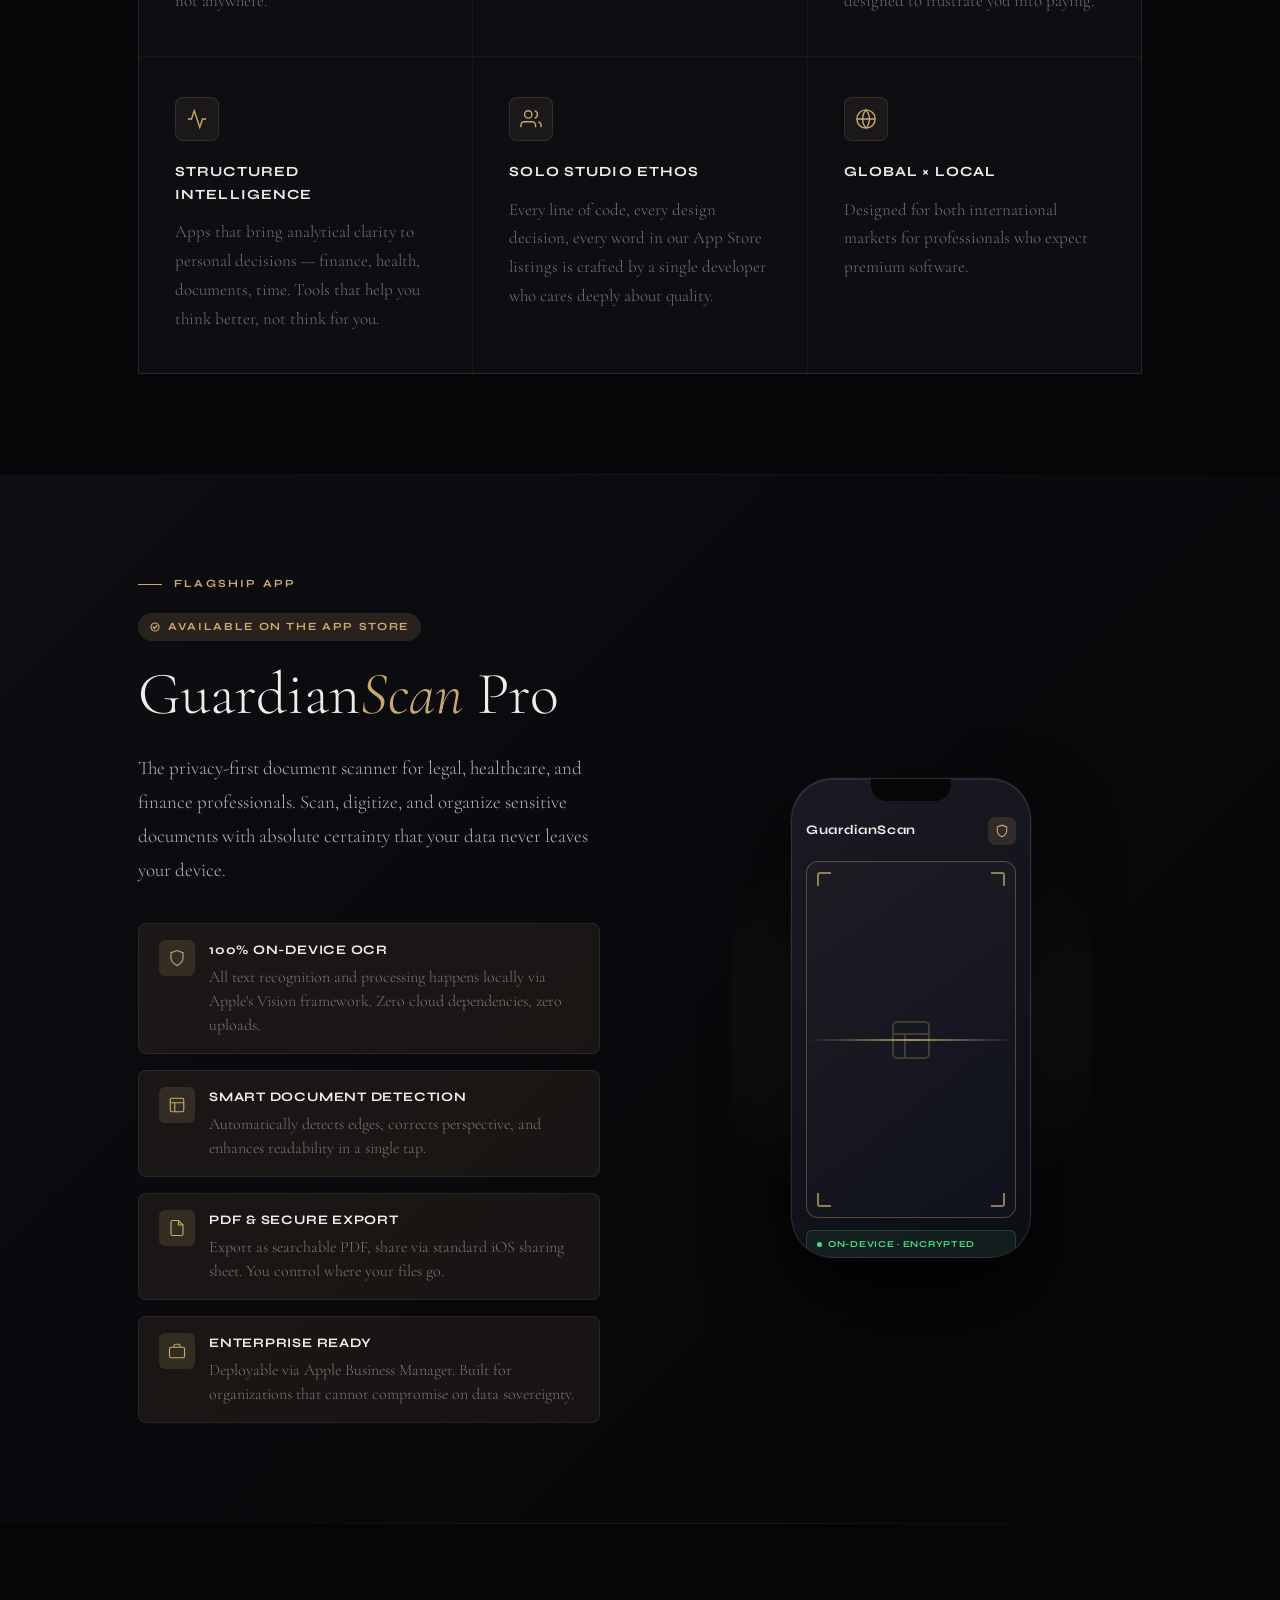
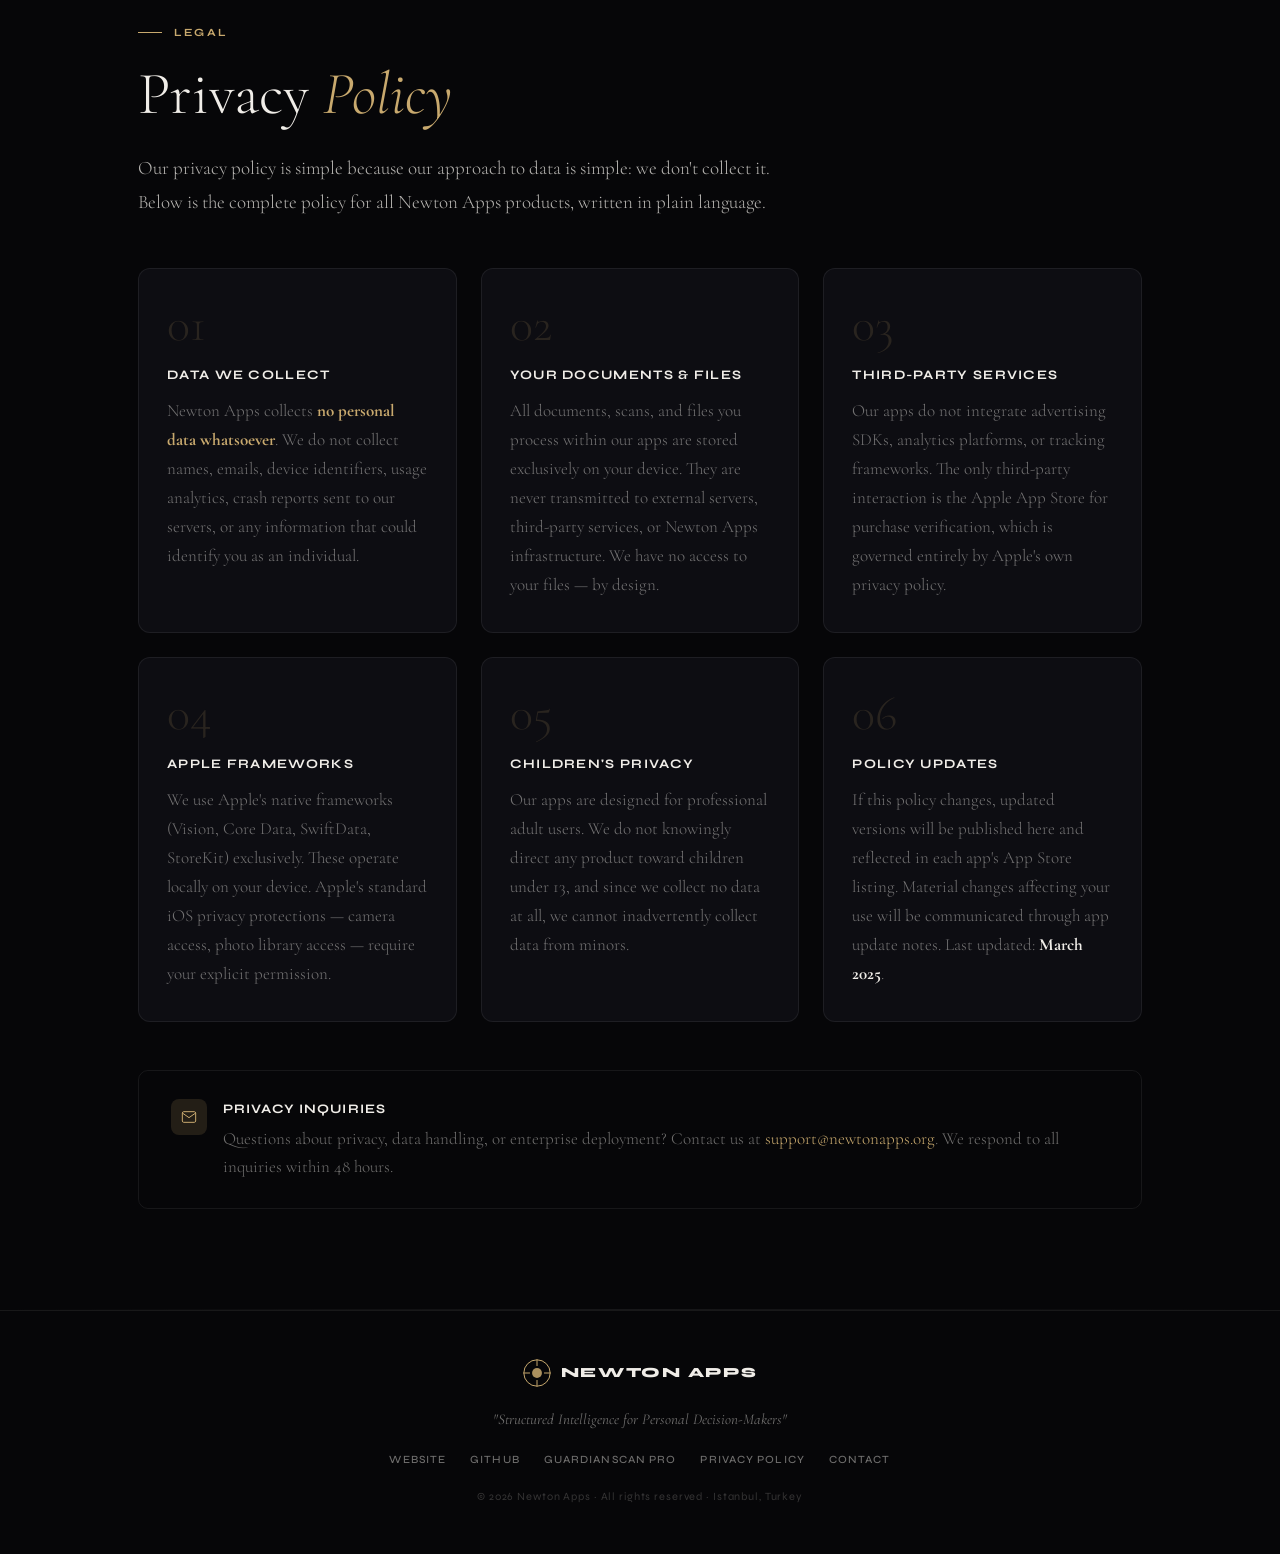
==== commit 5bde43b5: "Update index.html" ====
--- a/index.html
+++ b/index.html
@@ -788,7 +788,7 @@
           <svg viewBox="0 0 24 24"><circle cx="12" cy="12" r="10"/><path d="M2 12h20M12 2a15.3 15.3 0 010 20M12 2a15.3 15.3 0 000 20"/></svg>
         </div>
         <div class="card-title">Global × Local</div>
-        <p class="card-text">Designed for both Turkish and international markets. Localized thoughtfully — not just translated — for professionals who expect premium software.</p>
+        <p class="card-text">Designed for both international markets for professionals who expect premium software.</p>
       </div>
     </div>
   </div>
@@ -977,7 +977,7 @@
         <div style="font-size:13px;font-weight:700;letter-spacing:0.08em;text-transform:uppercase;margin-bottom:6px;">Privacy Inquiries</div>
         <p style="font-family:'Cormorant Garamond',serif;font-size:17px;font-weight:300;color:var(--muted);line-height:1.6;">
           Questions about privacy, data handling, or enterprise deployment? 
-          Contact us at <a href="mailto:privacy@newtonapps.org" style="color:var(--gold);text-decoration:none;">privacy@newtonapps.org</a>. 
+          Contact us at <a href="mailto:support@newtonapps.org" style="color:var(--gold);text-decoration:none;">support@newtonapps.org</a>. 
           We respond to all inquiries within 48 hours.
         </p>
       </div>
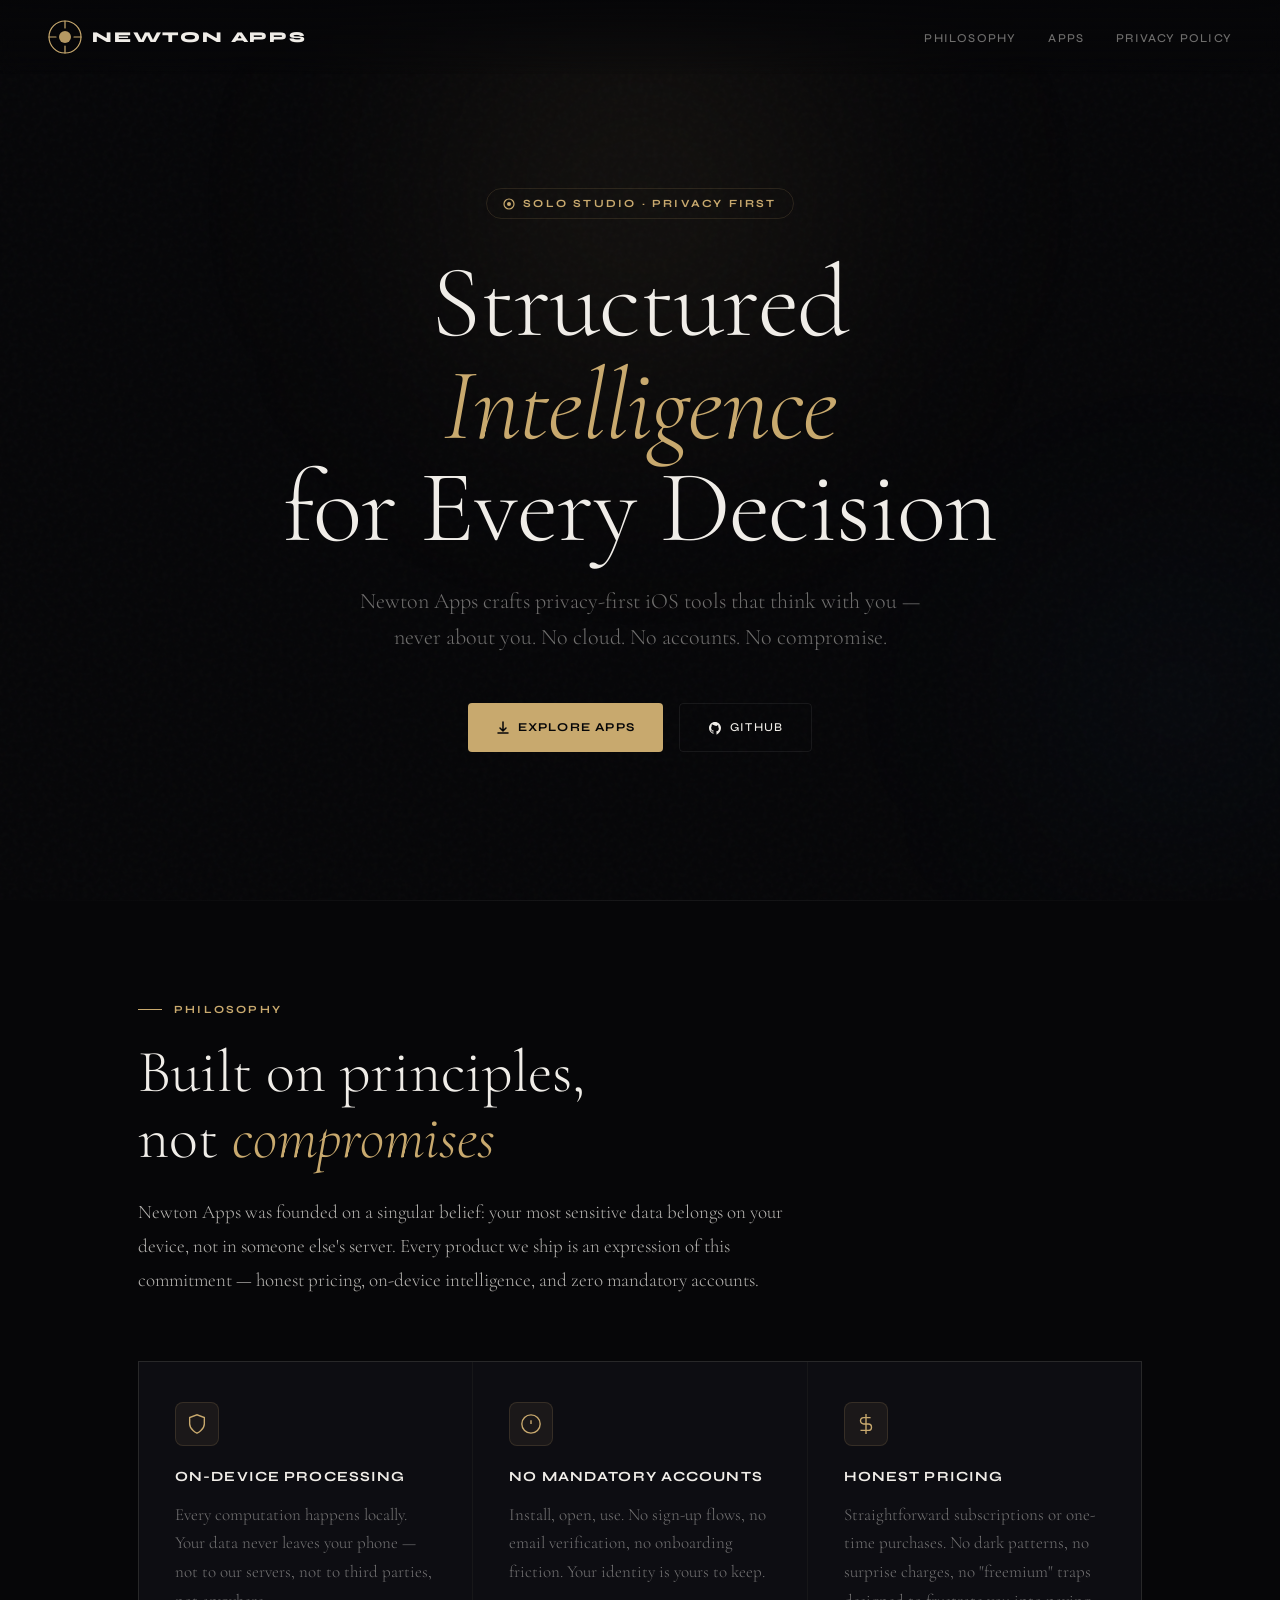
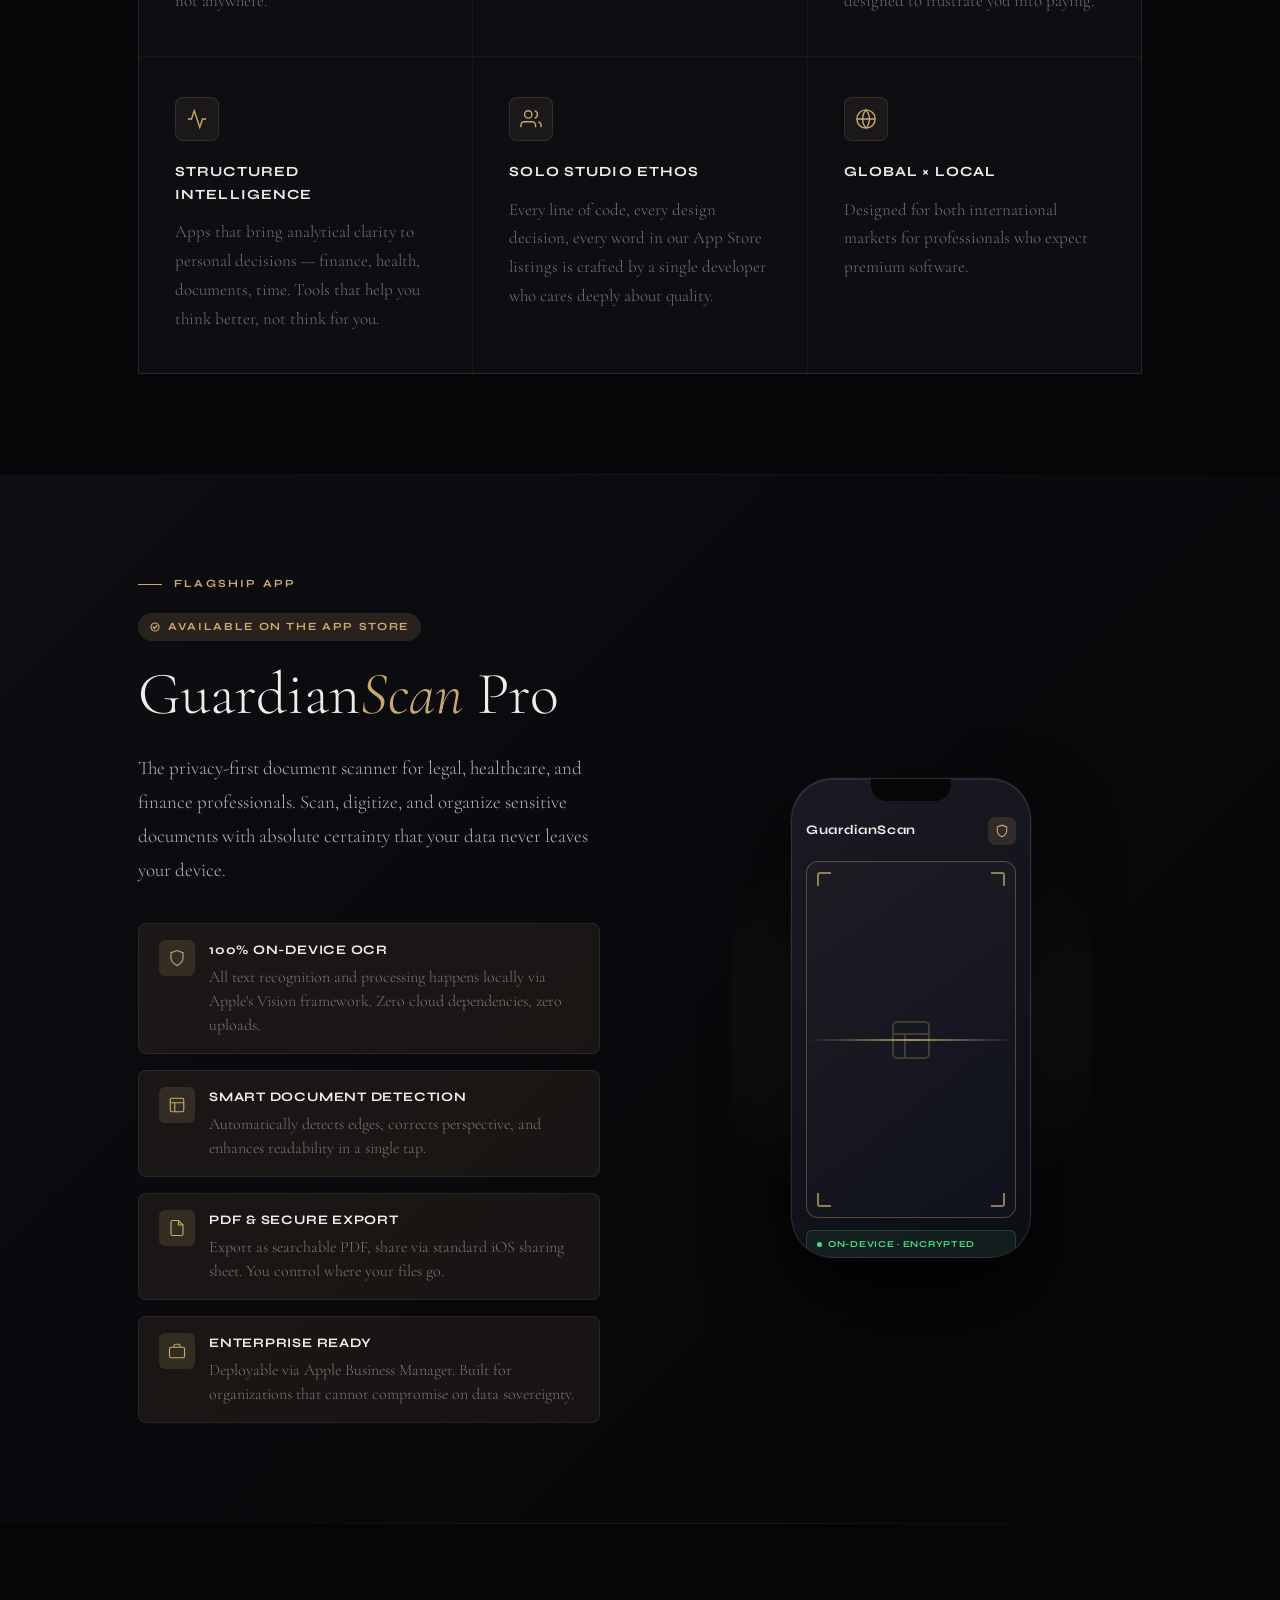
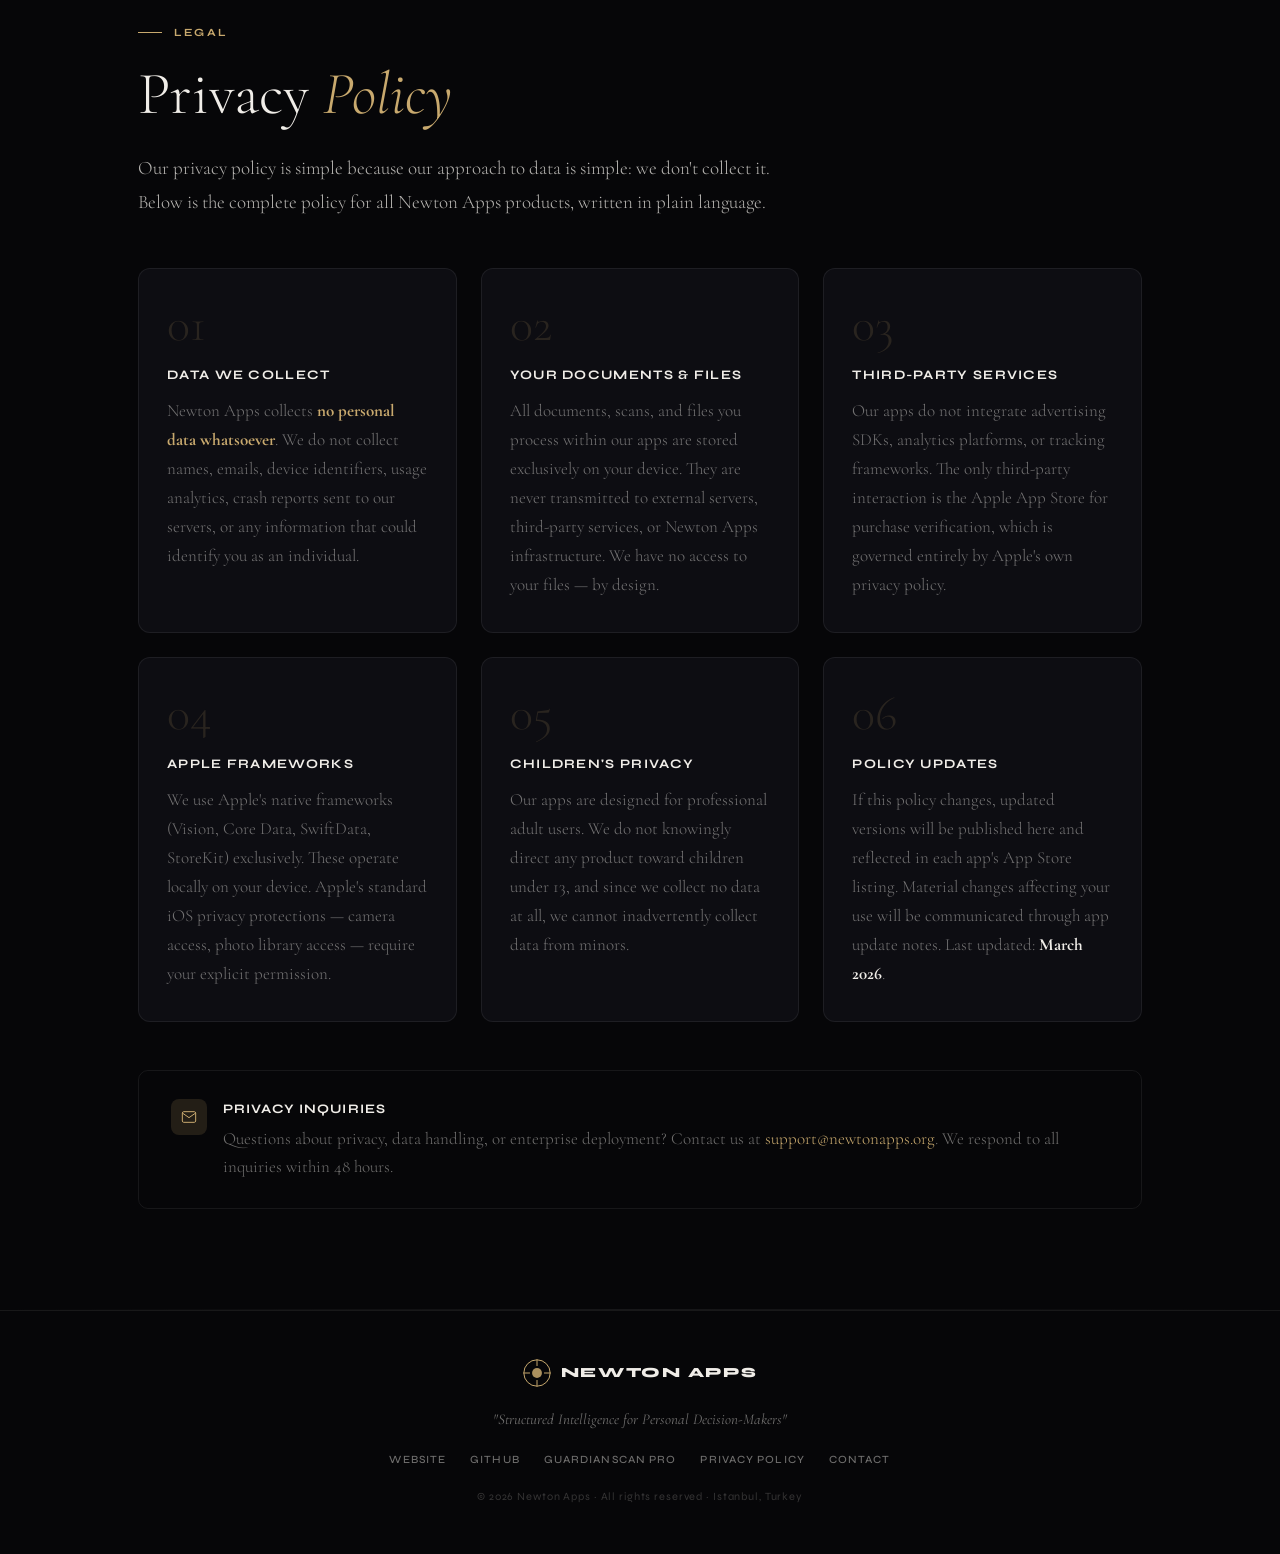
==== commit 02ec6062: "Update index.html" ====
--- a/index.html
+++ b/index.html
@@ -962,7 +962,7 @@
         <p class="privacy-card-text">
           If this policy changes, updated versions will be published here and reflected in each 
           app's App Store listing. Material changes affecting your use will be communicated 
-          through app update notes. Last updated: <strong style="color:var(--white)">March 2025</strong>.
+          through app update notes. Last updated: <strong style="color:var(--white)">March 2026</strong>.
         </p>
       </div>
 
